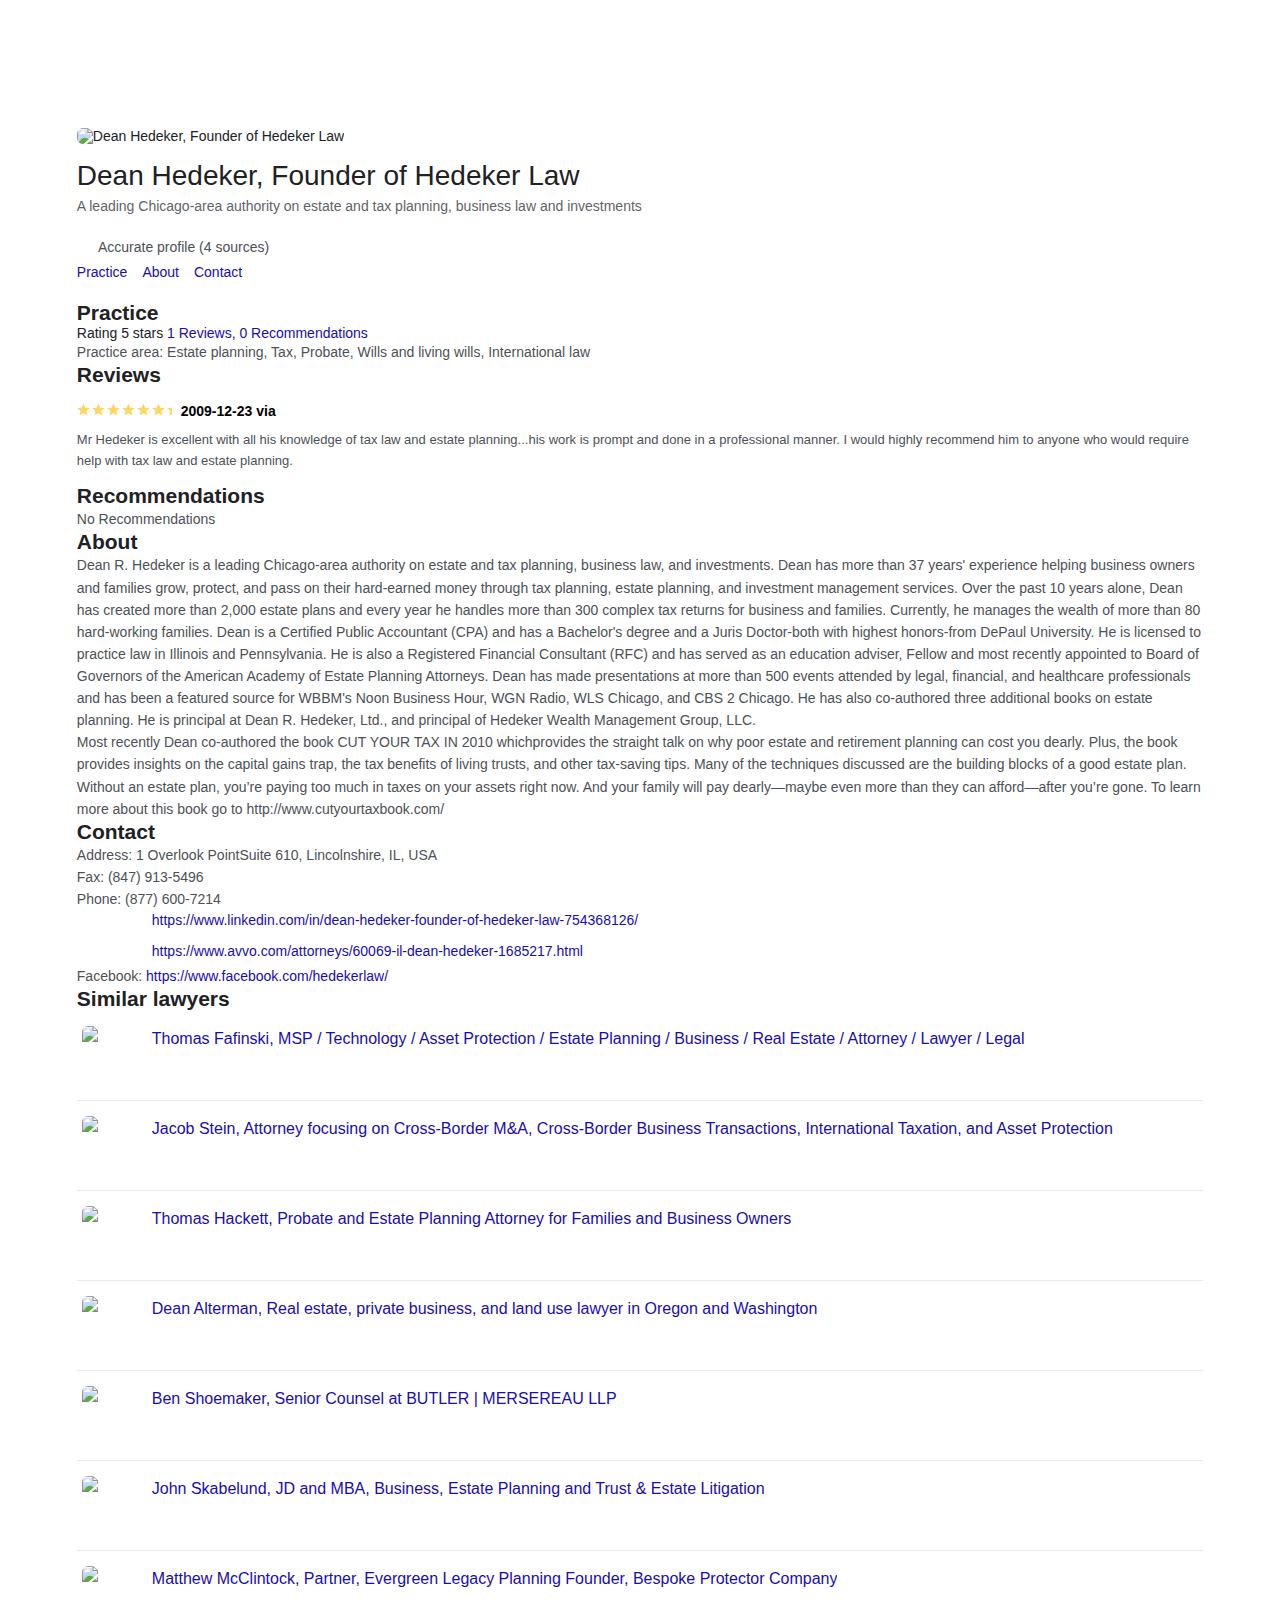
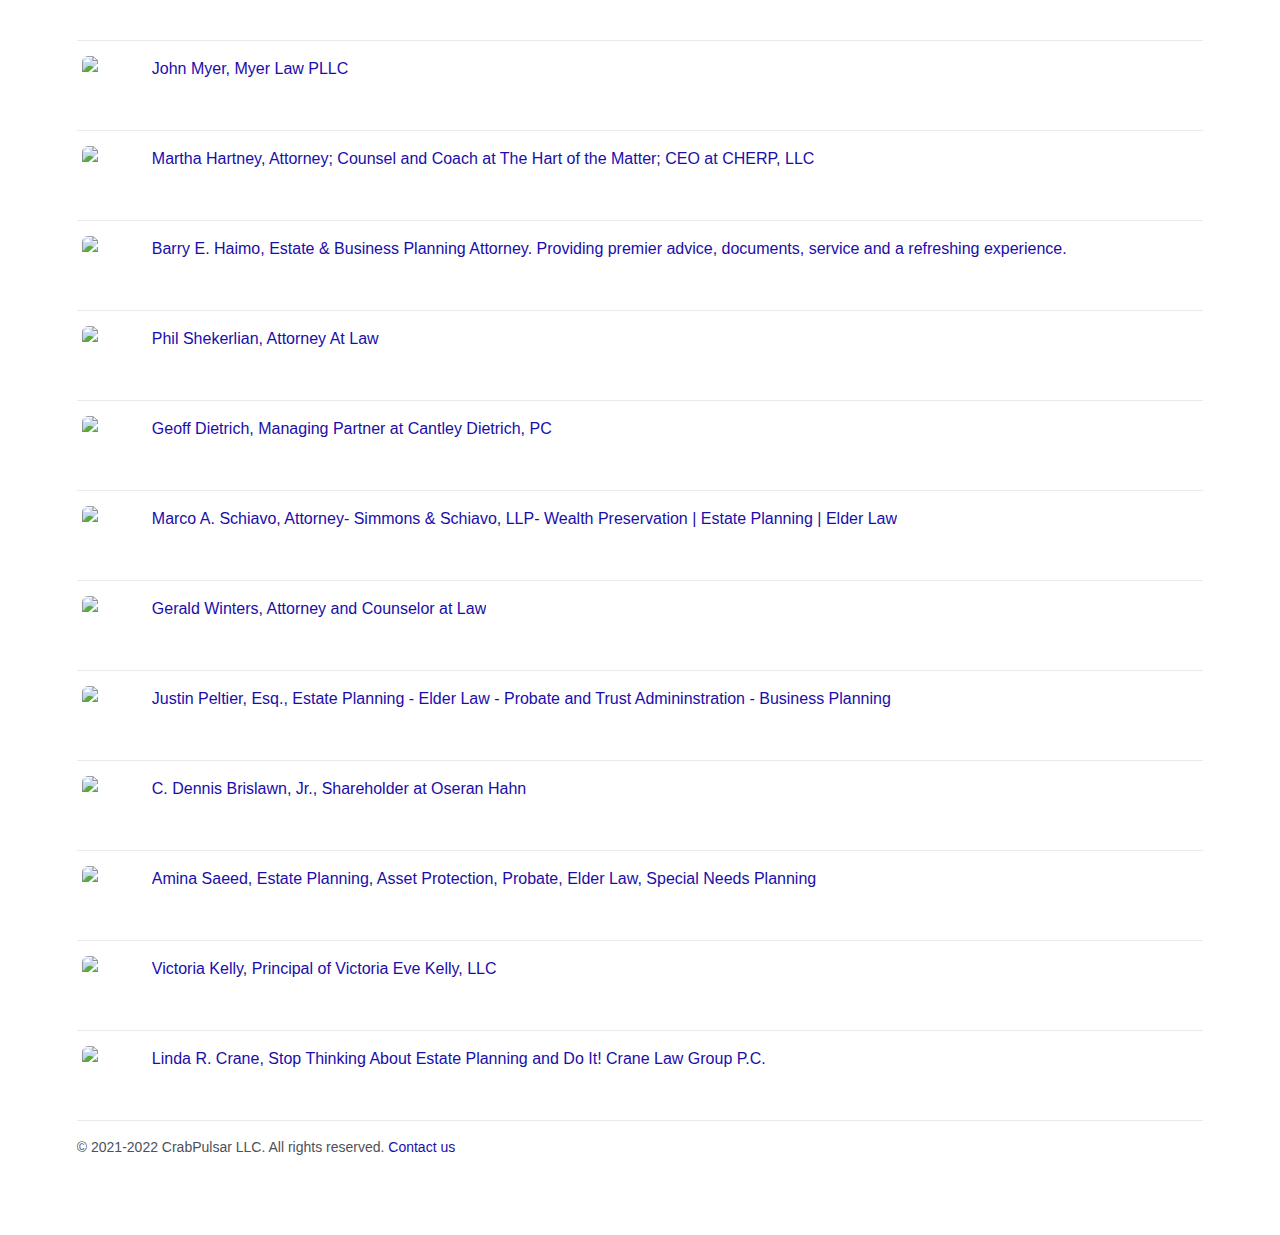
==== index2.html @ 0f5693c8 "update" ====
<!DOCTYPE html>
<html lang="en">

<head>

    <!-- Google Tag Manager -->
    <script>(function (w, d, s, l, i) {
            w[l] = w[l] || []; w[l].push({
                'gtm.start':
                    new Date().getTime(), event: 'gtm.js'
            }); var f = d.getElementsByTagName(s)[0],
                j = d.createElement(s), dl = l != 'dataLayer' ? '&l=' + l : ''; j.async = true; j.src =
                    'https://www.googletagmanager.com/gtm.js?id=' + i + dl; f.parentNode.insertBefore(j, f);
        })(window, document, 'script', 'dataLayer', 'GTM-M9JPGZJ');</script>
    <!-- End Google Tag Manager -->

    <meta charset="UTF-8" />
    <meta name="ROBOTS" content="INDEX,FOLLOW">
    <meta name="viewport" content="width=device-width, initial-scale=1.0" />
    <meta name="description"
        content="Real reviews and direct contact for Dean Hedeker, Founder of Hedeker Law, A leading Chicago-area authority on estate and tax planning, business law and investments " />
    <title>Dean Hedeker, Founder of Hedeker Law Reviews & Contacts, A leading Chicago-area authority on estate and tax
        planning, business law and investments</title>
    <link rel="stylesheet" href="style.css">
    <script src="index.js"></script>
</head>

<body>

    <!-- Google Tag Manager (noscript) -->
    <noscript><iframe src="https://www.googletagmanager.com/ns.html?id=GTM-M9JPGZJ" height="0" width="0"
            style="display:none;visibility:hidden"></iframe></noscript>
    <!-- End Google Tag Manager (noscript) -->


    <div className="c profile attorney" itemscope itemtype="https://schema.org/LegalService">

        <img src="/cdn/img/112x149/lawyer_dean_hedeker_1685217_1522955323.jpg"
            alt="Dean Hedeker, Founder of Hedeker Law""
        />
        
        <h1>Dean Hedeker, Founder of Hedeker Law</h1>
        <strong>A leading Chicago-area authority on estate and tax planning, business law and investments</strong>
        <p><span role=" img" aria-label="Good">✅</span> Accurate profile (4 sources)</p>

        <ul class="c menu">
            <li><a href="#Practice">Practice</a></li>
            <li><a href="#About">About</a></li>
            <li><a href="#Contact">Contact</a></li>
        </ul>

        <div class="c practice" id="Practice">

            <h2>Practice</h2>

            Rating 5 stars <a href="#Reviews">1 Reviews</a>, <a href="#Recommendations">0 Recommendations</a>

            <p>Practice area: Estate planning, Tax, Probate, Wills and living wills, International law</p>
        </div>

        <div class="c reviews" id="Reviews">

            <h2>Reviews</h2>

            <ul>

                <li>
                    <span role="img" aria-label="5 stars">⭐⭐⭐⭐⭐</span>
                    <time>2009-12-23</time> via <a href="#Contact">AVVO</a>
                    <p>Mr Hedeker is excellent with all his knowledge of tax law and estate planning...his work is
                        prompt and done in a professional manner. I would highly recommend him to anyone who would
                        require help with tax law and estate planning.</p>
                </li>

            </ul>

        </div>

        <div class="c recommendations" id="Recommendations">

            <h2>Recommendations</h2>

            <ul>
                <p>No Recommendations</p>
            </ul>

        </div>

        <div class="c about" id="About">

            <h2>About</h2>

            <p>Dean R. Hedeker is a leading Chicago-area authority on estate and tax planning, business law, and
                investments. Dean has more than 37 years' experience helping business owners and families grow, protect,
                and pass on their hard-earned money through tax planning, estate planning, and investment management
                services. Over the past 10 years alone, Dean has created more than 2,000 estate plans and every year he
                handles more than 300 complex tax returns for business and families. Currently, he manages the wealth of
                more than 80 hard-working families. Dean is a Certified Public Accountant (CPA) and has a Bachelor's
                degree and a Juris Doctor-both with highest honors-from DePaul University. He is licensed to practice
                law in Illinois and Pennsylvania. He is also a Registered Financial Consultant (RFC) and has served as
                an education adviser, Fellow and most recently appointed to Board of Governors of the American Academy
                of Estate Planning Attorneys. Dean has made presentations at more than 500 events attended by legal,
                financial, and healthcare professionals and has been a featured source for WBBM's Noon Business Hour,
                WGN Radio, WLS Chicago, and CBS 2 Chicago. He has also co-authored three additional books on estate
                planning. He is principal at Dean R. Hedeker, Ltd., and principal of Hedeker Wealth Management Group,
                LLC.<br />Most recently Dean co-authored the book CUT YOUR TAX IN 2010 whichprovides the straight talk
                on why poor estate and retirement planning can cost you dearly. Plus, the book provides insights on the
                capital gains trap, the tax benefits of living trusts, and other tax-saving tips. Many of the techniques
                discussed are the building blocks of a good estate plan. Without an estate plan, you’re paying too much
                in taxes on your assets right now. And your family will pay dearly—maybe even more than they can
                afford—after you’re gone. To learn more about this book go to http://www.cutyourtaxbook.com/</p>

        </div>

        <div class="c contact" id="Contact">

            <h2>Contact</h2>

            <p class="contact" name="Address">Address: 1 Overlook PointSuite 610, Lincolnshire, IL, USA</p>
            <p class="contact" name="Fax">Fax: (847) 913-5496</p>
            <p class="contact" name="Phone">Phone: (877) 600-7214</p>
            <p class="logo linkedin">LinkedIn: <a
                    href=https://www.linkedin.com/in/dean-hedeker-founder-of-hedeker-law-754368126 />https://www.linkedin.com/in/dean-hedeker-founder-of-hedeker-law-754368126/</a>
            </p>
            <p class="logo avvo">Avvo: <a
                    href=https://www.avvo.com/attorneys/60069-il-dean-hedeker-1685217.html>https://www.avvo.com/attorneys/60069-il-dean-hedeker-1685217.html</a>
            </p>
            <p class="logo fb">Facebook: <a
                    href=https://www.facebook.com/hedekerlaw />https://www.facebook.com/hedekerlaw/</a></p>
        </div>

        <div class="c related">
            <h2>Similar lawyers</h2>
            <div class="profile">
                <p><img src=/cdn/img/112x149/lawyer_thomas_fafinski_1649662_1522960250_thumbnail.jpg /><br /><a
                        href="https://www.wikipropedia.com/law/thomas-fafinski-lawyer-1103.html">Thomas Fafinski, MSP /
                        Technology / Asset Protection / Estate Planning / Business / Real Estate / Attorney / Lawyer /
                        Legal</a><br />Thomas M. Fafinski is co-founder of Virtus Law PLLC, a 7 attorney firm in
                    Minnesota which simulates ...</p>
            </div>
            <div class="profile">
                <p><img src=/cdn/img/112x149/lawyer_jacob_stein_370944_1522963769_thumbnail.jpg /><br /><a
                        href="https://www.wikipropedia.com/law/jacob-stein-lawyer-5632.html">Jacob Stein, Attorney
                        focusing on Cross-Border M&A, Cross-Border Business Transactions, International Taxation, and
                        Asset Protection</a><br />Jacob Stein, Esq. is the managing partner of Aliant, LLP. He
                    specializes in structuring internationa...</p>
            </div>
            <div class="profile">
                <p><img src=/cdn/img/112x149/lawyer_thomas_hackett_3793180_1522962431_thumbnail.jpg /><br /><a
                        href="https://www.wikipropedia.com/law/thomas-hackett-lawyer-2399.html">Thomas Hackett, Probate
                        and Estate Planning Attorney for Families and Business Owners</a><br />I love to strategize.
                    Whether it is strategizing and redeeming frequent flyer miles for my next adve...</p>
            </div>
            <div class="profile">
                <p><img src=/cdn/img/112x149/lawyer_dean_alterman_1489274_1522964229_thumbnail.jpg /><br /><a
                        href="https://www.wikipropedia.com/law/dean-alterman-lawyer-934.html">Dean Alterman, Real
                        estate, private business, and land use lawyer in Oregon and Washington</a><br />In nearly 30
                    years of law practice, Dean Alterman has advised private businesses and real estate inv...</p>
            </div>
            <div class="profile">
                <p><img src=/cdn/img/112x149/lawyer_benjamin_shoemaker_4558645_1548083469_thumbnail.jpg /><br /><a
                        href="https://www.wikipropedia.com/law/ben-shoemaker-lawyer-3471.html">Ben Shoemaker, Senior
                        Counsel at BUTLER | MERSEREAU LLP</a><br />At the Law Offices of Benjamin F. Shoemaker, LLC our
                    belief is that successful people need to focus ...</p>
            </div>
            <div class="profile">
                <p><img src=/cdn/img/112x149/lawyer_william_skabelund_4141370_1522962454_thumbnail.jpg /><br /><a
                        href="https://www.wikipropedia.com/law/john-skabelund-jd-and-mba-lawyer-2909.html">John
                        Skabelund, JD and MBA, Business, Estate Planning and Trust & Estate Litigation</a><br />Mr.
                    Skabelund is a Partner at Davis Miles McGuire Gardner. However, he is not a typical lawyer. As...
                </p>
            </div>
            <div class="profile">
                <p><img src=/cdn/img/112x149/lawyer_matthew_mcclintock_4692036_1522963601_thumbnail.jpg /><br /><a
                        href="https://www.wikipropedia.com/law/matthew-mcclintock-lawyer-4231.html">Matthew McClintock,
                        Partner, Evergreen Legacy Planning
                        Founder, Bespoke Protector Company</a><br />I help people embrace, protect, and strategically
                    share their family legacy with the people and caus...</p>
            </div>
            <div class="profile">
                <p><img src=/cdn/img/112x149/lawyer_john_myer_935770_1522962577_thumbnail.jpg /><br /><a
                        href="https://www.wikipropedia.com/law/john-myer-lawyer-89.html">John Myer, Myer Law
                        PLLC</a><br />John A. Myer represents start-up companies from formation, through angel financing
                    to merger or acqu...</p>
            </div>
            <div class="profile">
                <p><img src=/cdn/img/112x149/lawyer_martha_hartney_1951835_1522964183_thumbnail.jpg /><br /><a
                        href="https://www.wikipropedia.com/law/martha-hartney-lawyer-2285.html">Martha Hartney,
                        Attorney; Counsel and Coach at The Hart of the Matter; CEO at CHERP, LLC</a><br />Hartney Law is
                    an estate planning practice helping Colorado adventurous and entrepreneurial families...</p>
            </div>
            <div class="profile">
                <p><img src=/cdn/img/112x149/lawyer_barry_haimo_1799382_1522961491_thumbnail.jpg /><br /><a
                        href="https://www.wikipropedia.com/law/barry-e-haimo-lawyer-1453.html">Barry E. Haimo, Estate &
                        Business Planning Attorney. Providing premier advice, documents, service and a refreshing
                        experience.</a><br />Strategic Planning With Purpose, Haimo Law (HaimoLaw.com) has two
                    priorities: to always provide its ...</p>
            </div>
            <div class="profile">
                <p><img src=/cdn/img/112x149/lawyer_phillip_shekerlian_4218634_1522964222_thumbnail.jpg /><br /><a
                        href="https://www.wikipropedia.com/law/phil-shekerlian-lawyer-2965.html">Phil Shekerlian,
                        Attorney At Law</a><br />My Areas of Law<br />Our firm practices Estate & Tax Planning, Business
                    Formation & Planning, Asset P...</p>
            </div>
            <div class="profile">
                <p><img src=/cdn/img/112x149/lawyer_geoffrey_dietrich_1902075_1522963401_thumbnail.jpg /><br /><a
                        href="https://www.wikipropedia.com/law/geoff-dietrich-lawyer-1713.html">Geoff Dietrich, Managing
                        Partner at Cantley Dietrich, PC</a><br />My focus is on growing strong businesses. Small
                    businesses are the
                    backbone of our economy and too ...</p>
            </div>
            <div class="profile">
                <p><img src=/cdn/img/112x149/lawyer_marco_schiavo_1371424_1522962481_thumbnail.jpg /><br /><a
                        href="https://www.wikipropedia.com/law/marco-a-schiavo-lawyer-628.html">Marco A. Schiavo,
                        Attorney- Simmons & Schiavo, LLP- Wealth Preservation | Estate Planning | Elder Law</a><br />“I
                    believe that 95% of my job is listening. My objective is to address all of your concerns and acc...
                </p>
            </div>
            <div class="profile">
                <p><img src=/cdn/img/112x149/lawyer_gerald_winters_4633783_1522960274_thumbnail.jpg /><br /><a
                        href="https://www.wikipropedia.com/law/gerald-winters-lawyer-3888.html">Gerald Winters, Attorney
                        and Counselor at Law</a><br />Gerald Winters graduated from Valparaiso University School of Law,
                    Valparaiso, Indiana in December 2...</p>
            </div>
            <div class="profile">
                <p><img src=/cdn/img/112x149/lawyer_justin_peltier_2292860_1522957781_thumbnail.jpg /><br /><a
                        href="https://www.wikipropedia.com/law/justin-peltier-esq--lawyer-2037.html">Justin Peltier,
                        Esq., Estate Planning - Elder Law - Probate and Trust Admininstration - Business
                        Planning</a><br />Justin is the manager and owner of the law practice and practices exclusively
                    in the estate planning...</p>
            </div>
            <div class="profile">
                <p><img src=/cdn/img/112x149/lawyer_c_brislawn_1490108_1534361019_thumbnail.jpg /><br /><a
                        href="https://www.wikipropedia.com/law/c-dennis-brislawn-jr--lawyer-945.html">C. Dennis
                        Brislawn, Jr., Shareholder at Oseran Hahn</a><br />Our practice is an interdisciplinary,
                    counseling-oriented practice offering a full range of estate, ...</p>
            </div>
            <div class="profile">
                <p><img src=/cdn/img/112x149/lawyer_amina_saeed_1072179_1540548494_thumbnail.jpg /><br /><a
                        href="https://www.wikipropedia.com/law/amina-saeed-lawyer-248.html">Amina Saeed, Estate
                        Planning, Asset Protection, Probate, Elder Law, Special Needs Planning</a><br />My clients trust
                    me with the two most valuable aspects of their lives: everyone they love and everyt...</p>
            </div>
            <div class="profile">
                <p><img src=/cdn/img/112x149/lawyer_victoria_kelly_718656_1543091881_thumbnail.jpg /><br /><a
                        href="https://www.wikipropedia.com/law/victoria-kelly-lawyer-6106.html">Victoria Kelly,
                        Principal of Victoria Eve Kelly, LLC</a><br />I used to think estate planning was just about
                    assets, and who gets what.<br />I was wrong. Since the...</p>
            </div>
            <div class="profile">
                <p><img src=/cdn/img/112x149/lawyer_linda_crane_1118956_1522963629_thumbnail.jpg /><br /><a
                        href="https://www.wikipropedia.com/law/linda-r-crane-lawyer-277.html">Linda R. Crane, Stop
                        Thinking About Estate Planning and Do It! Crane Law Group P.C.</a><br /></p>
            </div>
        </div>

        <p>© 2021-2022 CrabPulsar LLC. All rights reserved. <a href="https://forms.gle/kJXNiBUGzUnzoC7c9">Contact us</a>
        </p>

</body>

</html>
---- style.css ----
@import url("http://fonts.cdnfonts.com/css/google-sans");

* {
  margin: 0;
  padding: 0;
  box-sizing: border-box;
  list-style-type: none;
}

body {
  background: #fff;
  font-family: Arial, Helvetica, sans-serif;
  padding: 6vw;
  padding-top: min(3vw, 45px);
  font-size: 14px;
  color: #202124;
}

body::before {
  content: " ";
  display: block;
  top: 0;
  height: max(min(4vw, 51px), 40px);
  margin-bottom: min(3vw, 45px);
  background-image: url("https://heyt0pe.github.io/LandVigo/assets/images/wikipropedia/wiki-logo.png");
  background-repeat: no-repeat;
  background-size: contain;
  background-position: 0% 50%;
}

h1 {
  font-size: 28px;
  font-weight: 400;
  margin-top: 10px;
  line-height: 1.58;
  font-family: "Product Sans", Arial, Helvetica, sans-serif;
}

strong {
  color: #5f6368;
  font-family: Arial, Helvetica, sans-serif;
  font-weight: 400;
  display: block;
  margin-bottom: 20px;
}

p span:first-child {
  font-size: 0;
}

p span:first-child:after {
  content: " ";
  display: inline-block;
  position: relative;
  top: 3.5px;
  width: 18px;
  height: 18px;
  background-image: url("https://heyt0pe.github.io/LandVigo/assets/images/wikipropedia/verified.png");
  background-repeat: no-repeat;
  background-size: contain;
}

img {
  border-radius: 6px;
}

a {
  color: #1a0dab;
  text-decoration: none;
  font-family: Arial, Helvetica, sans-serif;
}

a:hover {
  text-decoration: underline;
}

p {
  line-height: 1.58;
  font-family: Arial, Helvetica, sans-serif;
  color: #4d5156;
}

ul.menu {
  margin-top: 5px;
  margin-bottom: 20px;
  display: flex;
  gap: 15px;
}

ul.menu li a {
  line-height: 18px;
}

div:first-child div h2 {
  margin-top: 30px;
  margin-bottom: 5px;
  font-size: 22px;
  font-family: Arial, Helvetica, sans-serif;
  font-weight: 400;
  width: max-content;
}

div:first-child div h2:after {
  content: "";
  display: inline-block;
  position: relative;
  top: 3px;
  left: 7px;
  width: 22px;
  height: 22px;
  background-size: 22px 22px;
  background-repeat: no-repeat;
}

div:first-child div.practice h2:after {
  background-image: url("https://heyt0pe.github.io/LandVigo/assets/images/wikipropedia/practice.png");
}

div:first-child div.reviews h2:after {
  background-size: 20px 20px;
  width: 20px;
  height: 20px;
  top: 2px;
  background-image: url("https://heyt0pe.github.io/LandVigo/assets/images/wikipropedia/reviews.png");
}

div:first-child div.recommendations h2:after {
  background-image: url("https://heyt0pe.github.io/LandVigo/assets/images/wikipropedia/recommendations.png");
}

div:first-child div.about h2:after {
  background-size: 19px 19px;
  width: 19px;
  height: 19px;
  top: 2px;
  background-image: url("https://heyt0pe.github.io/LandVigo/assets/images/wikipropedia/user.png");
}

div:first-child div.contact h2:after {
  background-size: 18px 18px;
  width: 18px;
  height: 18px;
  top: 2px;
  background-image: url("https://heyt0pe.github.io/LandVigo/assets/images/wikipropedia/contact.png");
}

div:first-child div.related h2:after {
  background-image: url("https://heyt0pe.github.io/LandVigo/assets/images/wikipropedia/similar-lawyers.png");
  background-size: 24px 24px;
  width: 24px;
  height: 24px;
}

div.reviews li {
  margin-top: 15px;
  border-bottom: 1px solid #eaeaea;
  padding-bottom: 13px;
  font-weight: 600;
  color: #000;
}

div.reviews li a[href="#Contact"] {
  font-size: 0;
}

div.reviews li a[href="#Contact"]::before {
  content: "";
  display: inline-block;
  width: 50px;
  height: 12px;
  background-size: contain;
  background-repeat: no-repeat;
  background-image: url("https://heyt0pe.github.io/LandVigo/assets/images/wikipropedia/avvo.png");
}

div.reviews li:last-child {
  border-bottom: none;
}

div.reviews li span {
  font-size: 15px;
  letter-spacing: normal;
  margin-right: 5px;
  color: transparent;
  background-image: url("data:image/svg+xml,<svg xmlns='http://www.w3.org/2000/svg' viewBox='0 0 23.44 19'><polygon fill='%23fdd663' points='10,15.27 16.18,19 14.54,11.97 20,7.24 12.81,6.63 10,0 7.19,6.63 0,7.24 5.46,11.97 3.82,19'/></svg>");
  background-repeat: repeat-x;
  background-size: 15px 15px;
  position: relative;
}

div.reviews li p {
  font-size: 13px;
  font-weight: 400;
  margin-top: 10px;
}

div.related div.profile {
  margin: 15px 0;
  padding: 0 5px;
  padding-bottom: 7px;
  border-bottom: 1px solid #eaeaea;
  display: flex;
}

div.related div.profile p {
  display: flex;
  gap: 10px;
  font-size: 0;
}

div.related div.profile p img {
  min-width: 50px;
  max-width: 50px;
  min-height: 67px;
  max-height: 67px;
}

div.related div.profile p a {
  font-size: 16px;
  overflow: hidden;
  text-overflow: ellipsis;
  display: -webkit-box;
  -webkit-line-clamp: 3;
  line-clamp: 3;
  -webkit-box-orient: vertical;
}

iframe.map-frame {
  margin: 20px 0;
  border: none;
  display: block;
}

p.linkedin {
  margin-bottom: 7px;
}

p.linkedin,
p.avvo {
  font-size: 0;
}

p.linkedin a,
p.avvo a {
  font-size: 14px;
  position: relative;
  top: -3px;
}

p.linkedin::before {
  content: "";
  display: inline-block;
  width: 75px;
  height: 18px;
  background-size: contain;
  background-repeat: no-repeat;
  background-image: url("https://heyt0pe.github.io/LandVigo/assets/images/wikipropedia/linkedin.png");
}

p.avvo::before {
  content: "";
  display: inline-block;
  width: 75px;
  height: 18px;
  background-size: contain;
  background-repeat: no-repeat;
  background-image: url("https://heyt0pe.github.io/LandVigo/assets/images/wikipropedia/avvo.png");
}

div:first-child {
  width: calc(88vw - 465px);
  padding-right: 4vw;
}

p.footer{
  min-width: 100%;
  background-color: #808080;
  padding: 20px 15px;
  color: #fff;
}

p.footer a{
  text-decoration: underline;
  color: #fff;
}

body::after {
  content: "";
  position: fixed;
  top: 12vh;
  right: 2vw;
  width: 365px;
  height: 75vh;
  background-image: url("https://heyt0pe.github.io/LandVigo/assets/images/wikipropedia/chat-large.png");
  background-repeat: no-repeat;
  background-position: 0% 50%;
  background-size: 100% 100%;
}

@media (max-width: 980px) {
  div:first-child {
    width: 88vw;
    padding-right: 0;
  }

  body::after {
    content: "";
    top: unset;
    bottom: -4vh;
    width: min(95vw, 370px);
    height: 200px;
    background-size: contain;
    background-image: url("https://heyt0pe.github.io/LandVigo/assets/images/wikipropedia/chat-mobile.png");
  }
}
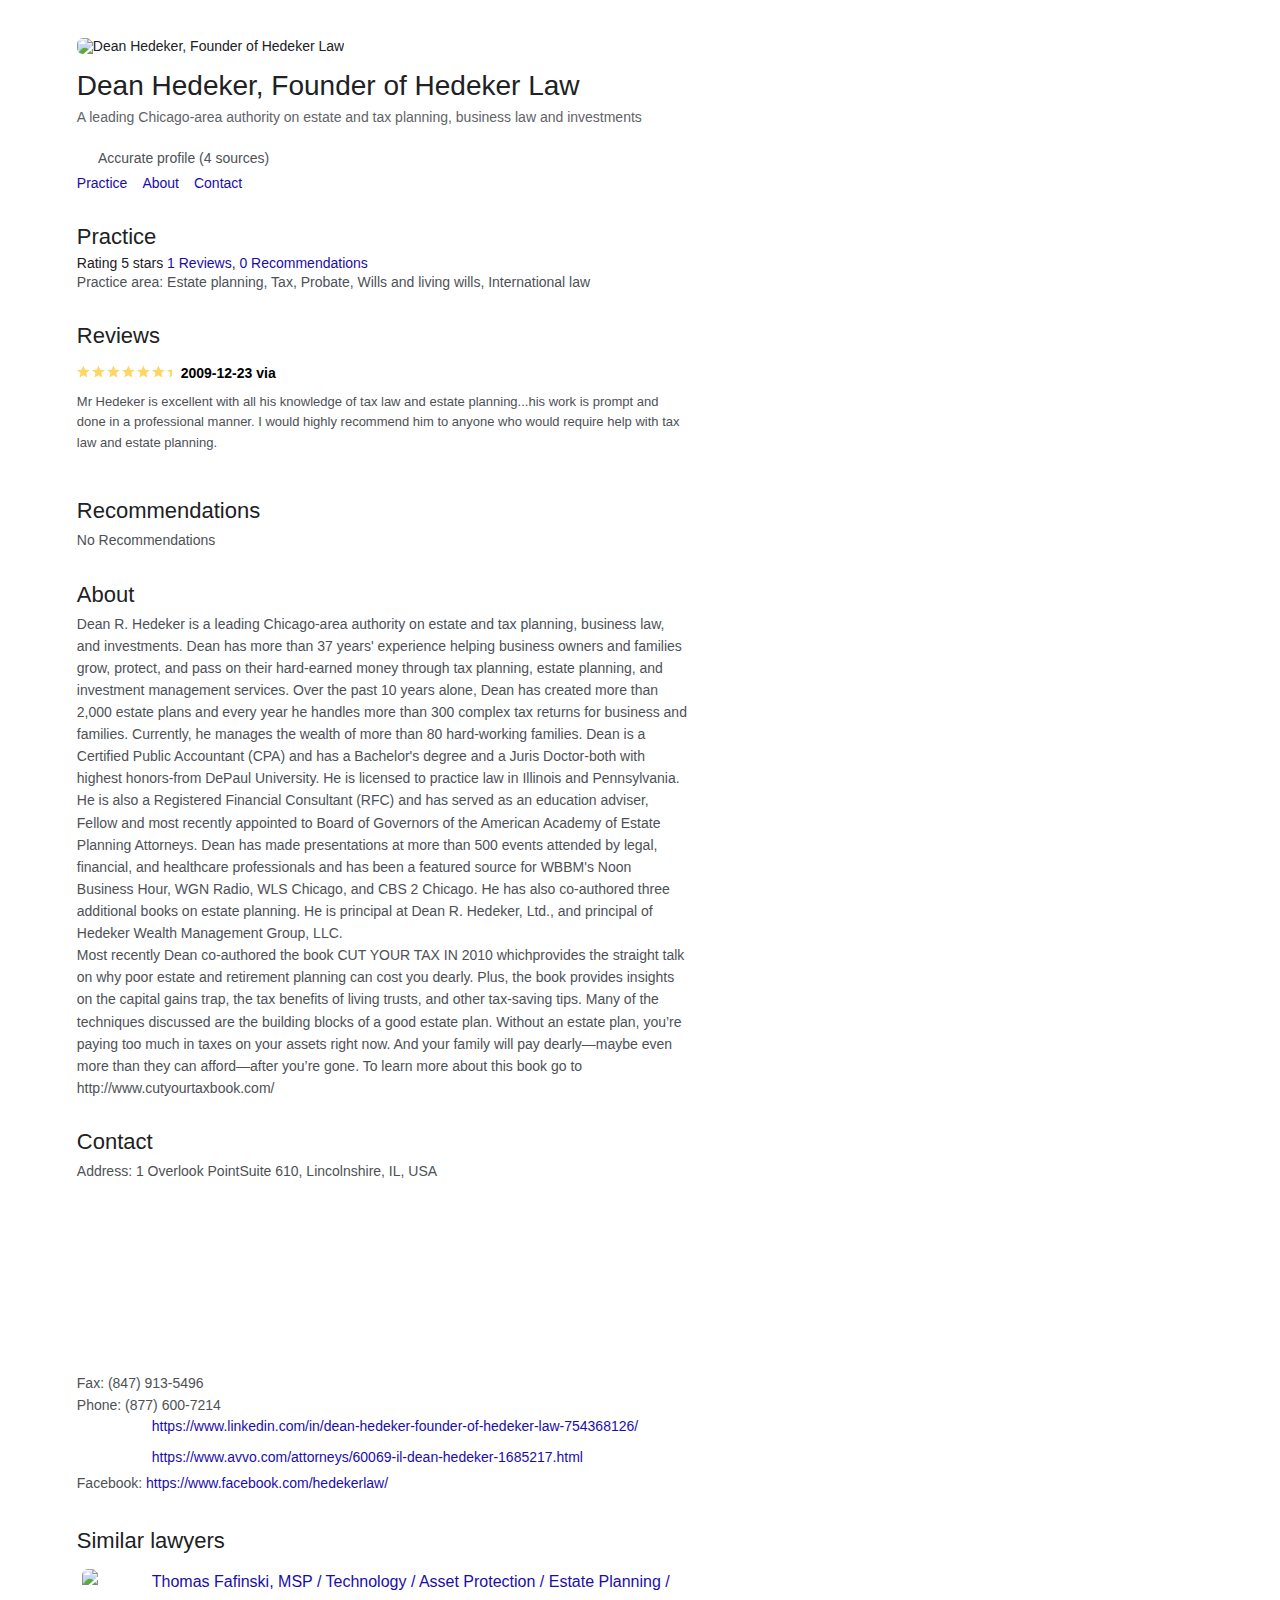
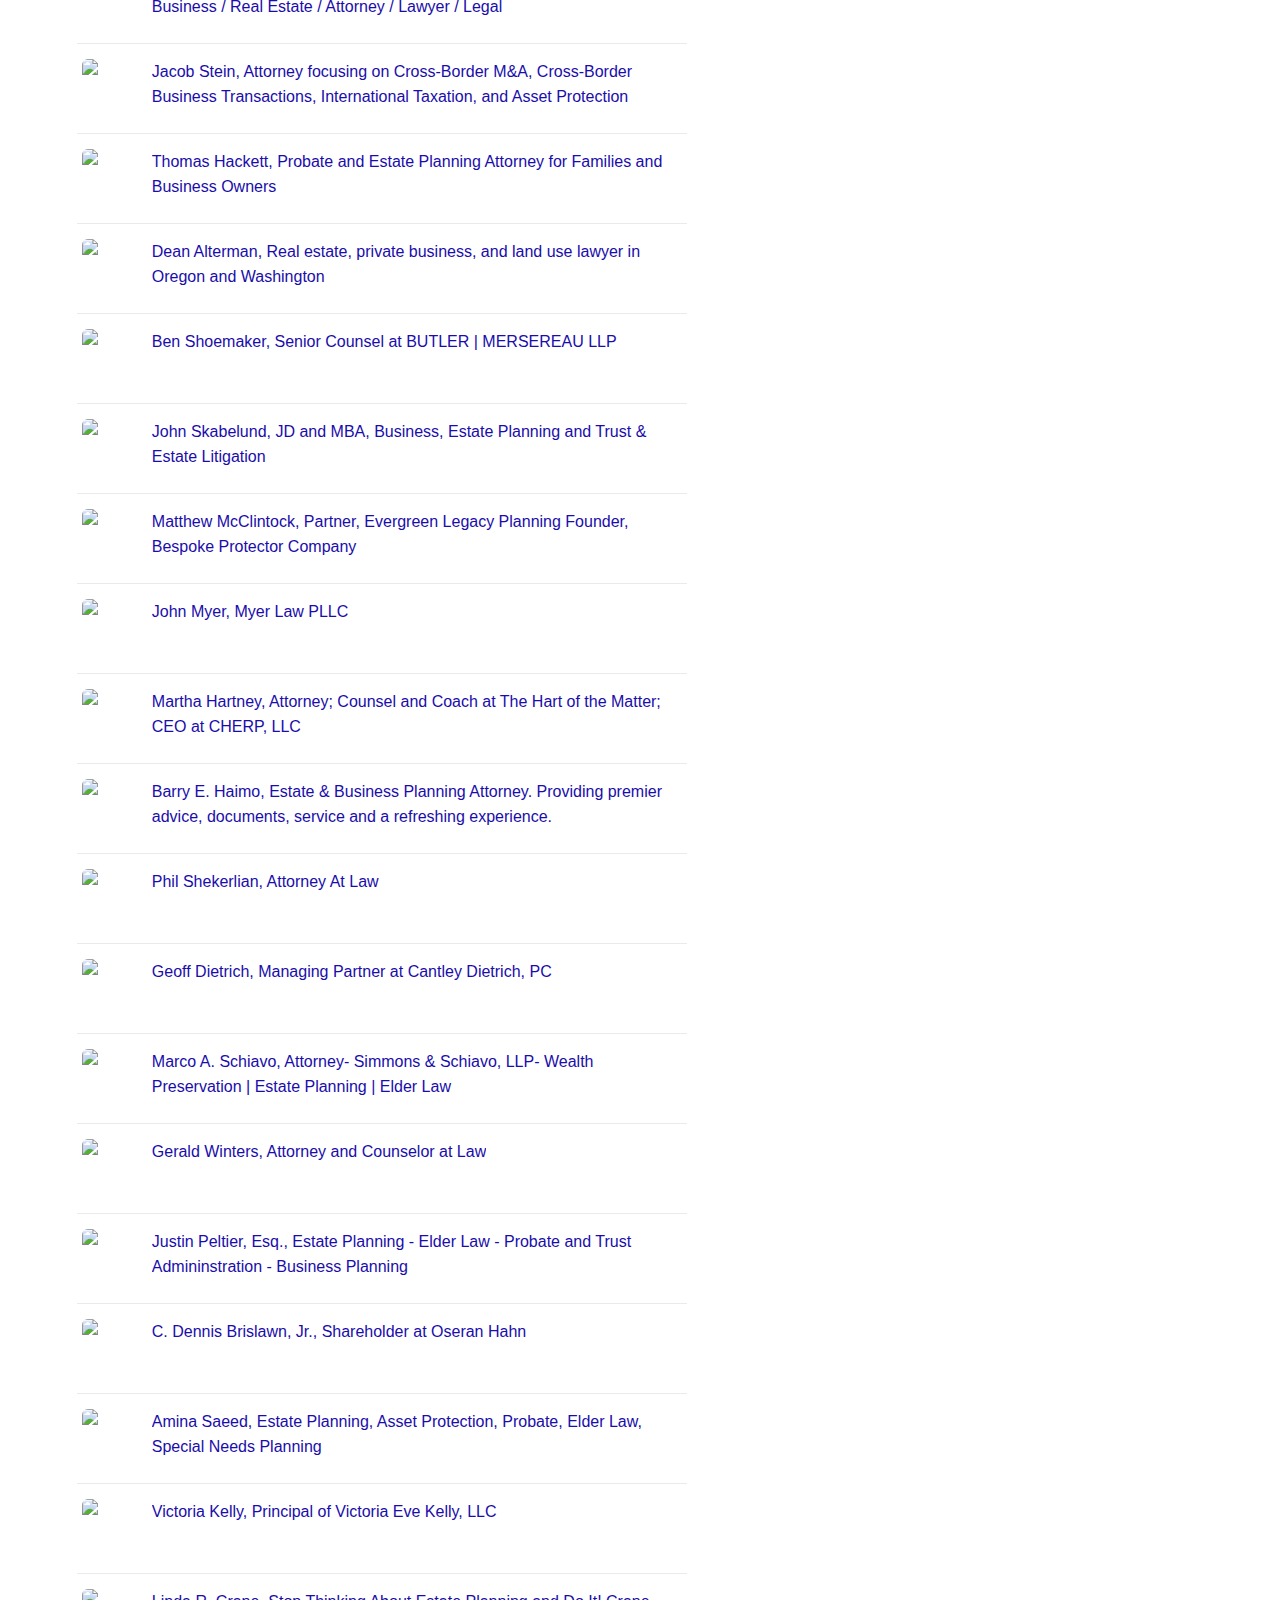
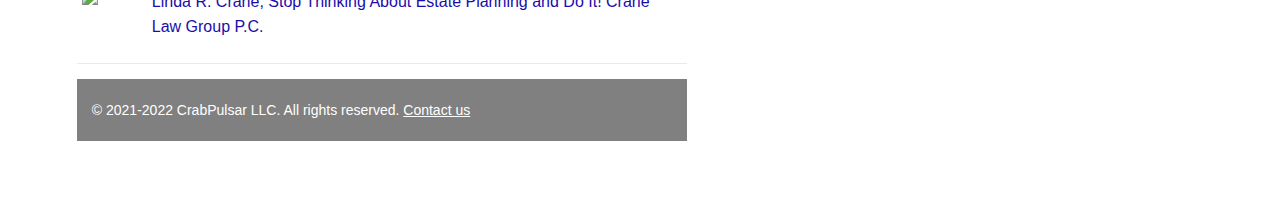
==== commit 01d9b48a: "update" ====
--- a/index2.html
+++ b/index2.html
@@ -22,7 +22,6 @@
     <title>Dean Hedeker, Founder of Hedeker Law Reviews & Contacts, A leading Chicago-area authority on estate and tax
         planning, business law and investments</title>
     <link rel="stylesheet" href="style.css">
-    <script src="index.js"></script>
 </head>
 
 <body>
@@ -35,7 +34,7 @@
 
     <div className="c profile attorney" itemscope itemtype="https://schema.org/LegalService">
 
-        <img src="/cdn/img/112x149/lawyer_dean_hedeker_1685217_1522955323.jpg"
+        <img src="https://www.wikipropedia.com/cdn/img/112x149/lawyer_dean_hedeker_1685217_1522955323.jpg"
             alt="Dean Hedeker, Founder of Hedeker Law""
         />
         
@@ -132,123 +131,123 @@
         <div class="c related">
             <h2>Similar lawyers</h2>
             <div class="profile">
-                <p><img src=/cdn/img/112x149/lawyer_thomas_fafinski_1649662_1522960250_thumbnail.jpg /><br /><a
+                <p><img src=https://www.wikipropedia.com/cdn/img/112x149/lawyer_thomas_fafinski_1649662_1522960250_thumbnail.jpg /><br /><a
                         href="https://www.wikipropedia.com/law/thomas-fafinski-lawyer-1103.html">Thomas Fafinski, MSP /
                         Technology / Asset Protection / Estate Planning / Business / Real Estate / Attorney / Lawyer /
                         Legal</a><br />Thomas M. Fafinski is co-founder of Virtus Law PLLC, a 7 attorney firm in
                     Minnesota which simulates ...</p>
             </div>
             <div class="profile">
-                <p><img src=/cdn/img/112x149/lawyer_jacob_stein_370944_1522963769_thumbnail.jpg /><br /><a
+                <p><img src=https://www.wikipropedia.com/cdn/img/112x149/lawyer_jacob_stein_370944_1522963769_thumbnail.jpg /><br /><a
                         href="https://www.wikipropedia.com/law/jacob-stein-lawyer-5632.html">Jacob Stein, Attorney
                         focusing on Cross-Border M&A, Cross-Border Business Transactions, International Taxation, and
                         Asset Protection</a><br />Jacob Stein, Esq. is the managing partner of Aliant, LLP. He
                     specializes in structuring internationa...</p>
             </div>
             <div class="profile">
-                <p><img src=/cdn/img/112x149/lawyer_thomas_hackett_3793180_1522962431_thumbnail.jpg /><br /><a
+                <p><img src=https://www.wikipropedia.com/cdn/img/112x149/lawyer_thomas_hackett_3793180_1522962431_thumbnail.jpg /><br /><a
                         href="https://www.wikipropedia.com/law/thomas-hackett-lawyer-2399.html">Thomas Hackett, Probate
                         and Estate Planning Attorney for Families and Business Owners</a><br />I love to strategize.
                     Whether it is strategizing and redeeming frequent flyer miles for my next adve...</p>
             </div>
             <div class="profile">
-                <p><img src=/cdn/img/112x149/lawyer_dean_alterman_1489274_1522964229_thumbnail.jpg /><br /><a
+                <p><img src=https://www.wikipropedia.com/cdn/img/112x149/lawyer_dean_alterman_1489274_1522964229_thumbnail.jpg /><br /><a
                         href="https://www.wikipropedia.com/law/dean-alterman-lawyer-934.html">Dean Alterman, Real
                         estate, private business, and land use lawyer in Oregon and Washington</a><br />In nearly 30
                     years of law practice, Dean Alterman has advised private businesses and real estate inv...</p>
             </div>
             <div class="profile">
-                <p><img src=/cdn/img/112x149/lawyer_benjamin_shoemaker_4558645_1548083469_thumbnail.jpg /><br /><a
+                <p><img src=https://www.wikipropedia.com/cdn/img/112x149/lawyer_benjamin_shoemaker_4558645_1548083469_thumbnail.jpg /><br /><a
                         href="https://www.wikipropedia.com/law/ben-shoemaker-lawyer-3471.html">Ben Shoemaker, Senior
                         Counsel at BUTLER | MERSEREAU LLP</a><br />At the Law Offices of Benjamin F. Shoemaker, LLC our
                     belief is that successful people need to focus ...</p>
             </div>
             <div class="profile">
-                <p><img src=/cdn/img/112x149/lawyer_william_skabelund_4141370_1522962454_thumbnail.jpg /><br /><a
+                <p><img src=https://www.wikipropedia.com/cdn/img/112x149/lawyer_william_skabelund_4141370_1522962454_thumbnail.jpg /><br /><a
                         href="https://www.wikipropedia.com/law/john-skabelund-jd-and-mba-lawyer-2909.html">John
                         Skabelund, JD and MBA, Business, Estate Planning and Trust & Estate Litigation</a><br />Mr.
                     Skabelund is a Partner at Davis Miles McGuire Gardner. However, he is not a typical lawyer. As...
                 </p>
             </div>
             <div class="profile">
-                <p><img src=/cdn/img/112x149/lawyer_matthew_mcclintock_4692036_1522963601_thumbnail.jpg /><br /><a
+                <p><img src=https://www.wikipropedia.com/cdn/img/112x149/lawyer_matthew_mcclintock_4692036_1522963601_thumbnail.jpg /><br /><a
                         href="https://www.wikipropedia.com/law/matthew-mcclintock-lawyer-4231.html">Matthew McClintock,
                         Partner, Evergreen Legacy Planning
                         Founder, Bespoke Protector Company</a><br />I help people embrace, protect, and strategically
                     share their family legacy with the people and caus...</p>
             </div>
             <div class="profile">
-                <p><img src=/cdn/img/112x149/lawyer_john_myer_935770_1522962577_thumbnail.jpg /><br /><a
+                <p><img src=https://www.wikipropedia.com/cdn/img/112x149/lawyer_john_myer_935770_1522962577_thumbnail.jpg /><br /><a
                         href="https://www.wikipropedia.com/law/john-myer-lawyer-89.html">John Myer, Myer Law
                         PLLC</a><br />John A. Myer represents start-up companies from formation, through angel financing
                     to merger or acqu...</p>
             </div>
             <div class="profile">
-                <p><img src=/cdn/img/112x149/lawyer_martha_hartney_1951835_1522964183_thumbnail.jpg /><br /><a
+                <p><img src=https://www.wikipropedia.com/cdn/img/112x149/lawyer_martha_hartney_1951835_1522964183_thumbnail.jpg /><br /><a
                         href="https://www.wikipropedia.com/law/martha-hartney-lawyer-2285.html">Martha Hartney,
                         Attorney; Counsel and Coach at The Hart of the Matter; CEO at CHERP, LLC</a><br />Hartney Law is
                     an estate planning practice helping Colorado adventurous and entrepreneurial families...</p>
             </div>
             <div class="profile">
-                <p><img src=/cdn/img/112x149/lawyer_barry_haimo_1799382_1522961491_thumbnail.jpg /><br /><a
+                <p><img src=https://www.wikipropedia.com/cdn/img/112x149/lawyer_barry_haimo_1799382_1522961491_thumbnail.jpg /><br /><a
                         href="https://www.wikipropedia.com/law/barry-e-haimo-lawyer-1453.html">Barry E. Haimo, Estate &
                         Business Planning Attorney. Providing premier advice, documents, service and a refreshing
                         experience.</a><br />Strategic Planning With Purpose, Haimo Law (HaimoLaw.com) has two
                     priorities: to always provide its ...</p>
             </div>
             <div class="profile">
-                <p><img src=/cdn/img/112x149/lawyer_phillip_shekerlian_4218634_1522964222_thumbnail.jpg /><br /><a
+                <p><img src=https://www.wikipropedia.com/cdn/img/112x149/lawyer_phillip_shekerlian_4218634_1522964222_thumbnail.jpg /><br /><a
                         href="https://www.wikipropedia.com/law/phil-shekerlian-lawyer-2965.html">Phil Shekerlian,
                         Attorney At Law</a><br />My Areas of Law<br />Our firm practices Estate & Tax Planning, Business
                     Formation & Planning, Asset P...</p>
             </div>
             <div class="profile">
-                <p><img src=/cdn/img/112x149/lawyer_geoffrey_dietrich_1902075_1522963401_thumbnail.jpg /><br /><a
+                <p><img src=https://www.wikipropedia.com/cdn/img/112x149/lawyer_geoffrey_dietrich_1902075_1522963401_thumbnail.jpg /><br /><a
                         href="https://www.wikipropedia.com/law/geoff-dietrich-lawyer-1713.html">Geoff Dietrich, Managing
                         Partner at Cantley Dietrich, PC</a><br />My focus is on growing strong businesses. Small
                     businesses are the
                     backbone of our economy and too ...</p>
             </div>
             <div class="profile">
-                <p><img src=/cdn/img/112x149/lawyer_marco_schiavo_1371424_1522962481_thumbnail.jpg /><br /><a
+                <p><img src=https://www.wikipropedia.com/cdn/img/112x149/lawyer_marco_schiavo_1371424_1522962481_thumbnail.jpg /><br /><a
                         href="https://www.wikipropedia.com/law/marco-a-schiavo-lawyer-628.html">Marco A. Schiavo,
                         Attorney- Simmons & Schiavo, LLP- Wealth Preservation | Estate Planning | Elder Law</a><br />“I
                     believe that 95% of my job is listening. My objective is to address all of your concerns and acc...
                 </p>
             </div>
             <div class="profile">
-                <p><img src=/cdn/img/112x149/lawyer_gerald_winters_4633783_1522960274_thumbnail.jpg /><br /><a
+                <p><img src=https://www.wikipropedia.com/cdn/img/112x149/lawyer_gerald_winters_4633783_1522960274_thumbnail.jpg /><br /><a
                         href="https://www.wikipropedia.com/law/gerald-winters-lawyer-3888.html">Gerald Winters, Attorney
                         and Counselor at Law</a><br />Gerald Winters graduated from Valparaiso University School of Law,
                     Valparaiso, Indiana in December 2...</p>
             </div>
             <div class="profile">
-                <p><img src=/cdn/img/112x149/lawyer_justin_peltier_2292860_1522957781_thumbnail.jpg /><br /><a
+                <p><img src=https://www.wikipropedia.com/cdn/img/112x149/lawyer_justin_peltier_2292860_1522957781_thumbnail.jpg /><br /><a
                         href="https://www.wikipropedia.com/law/justin-peltier-esq--lawyer-2037.html">Justin Peltier,
                         Esq., Estate Planning - Elder Law - Probate and Trust Admininstration - Business
                         Planning</a><br />Justin is the manager and owner of the law practice and practices exclusively
                     in the estate planning...</p>
             </div>
             <div class="profile">
-                <p><img src=/cdn/img/112x149/lawyer_c_brislawn_1490108_1534361019_thumbnail.jpg /><br /><a
+                <p><img src=https://www.wikipropedia.com/cdn/img/112x149/lawyer_c_brislawn_1490108_1534361019_thumbnail.jpg /><br /><a
                         href="https://www.wikipropedia.com/law/c-dennis-brislawn-jr--lawyer-945.html">C. Dennis
                         Brislawn, Jr., Shareholder at Oseran Hahn</a><br />Our practice is an interdisciplinary,
                     counseling-oriented practice offering a full range of estate, ...</p>
             </div>
             <div class="profile">
-                <p><img src=/cdn/img/112x149/lawyer_amina_saeed_1072179_1540548494_thumbnail.jpg /><br /><a
+                <p><img src=https://www.wikipropedia.com/cdn/img/112x149/lawyer_amina_saeed_1072179_1540548494_thumbnail.jpg /><br /><a
                         href="https://www.wikipropedia.com/law/amina-saeed-lawyer-248.html">Amina Saeed, Estate
                         Planning, Asset Protection, Probate, Elder Law, Special Needs Planning</a><br />My clients trust
                     me with the two most valuable aspects of their lives: everyone they love and everyt...</p>
             </div>
             <div class="profile">
-                <p><img src=/cdn/img/112x149/lawyer_victoria_kelly_718656_1543091881_thumbnail.jpg /><br /><a
+                <p><img src=https://www.wikipropedia.com/cdn/img/112x149/lawyer_victoria_kelly_718656_1543091881_thumbnail.jpg /><br /><a
                         href="https://www.wikipropedia.com/law/victoria-kelly-lawyer-6106.html">Victoria Kelly,
                         Principal of Victoria Eve Kelly, LLC</a><br />I used to think estate planning was just about
                     assets, and who gets what.<br />I was wrong. Since the...</p>
             </div>
             <div class="profile">
-                <p><img src=/cdn/img/112x149/lawyer_linda_crane_1118956_1522963629_thumbnail.jpg /><br /><a
+                <p><img src=https://www.wikipropedia.com/cdn/img/112x149/lawyer_linda_crane_1118956_1522963629_thumbnail.jpg /><br /><a
                         href="https://www.wikipropedia.com/law/linda-r-crane-lawyer-277.html">Linda R. Crane, Stop
                         Thinking About Estate Planning and Do It! Crane Law Group P.C.</a><br /></p>
             </div>
@@ -257,6 +256,7 @@
         <p>© 2021-2022 CrabPulsar LLC. All rights reserved. <a href="https://forms.gle/kJXNiBUGzUnzoC7c9">Contact us</a>
         </p>
 
+        <script src="index.js"></script>
 </body>
 
 </html>--- a/style.css
+++ b/style.css
@@ -14,18 +14,6 @@
   padding-top: min(3vw, 45px);
   font-size: 14px;
   color: #202124;
-}
-
-body::before {
-  content: " ";
-  display: block;
-  top: 0;
-  height: max(min(4vw, 51px), 40px);
-  margin-bottom: min(3vw, 45px);
-  background-image: url("https://heyt0pe.github.io/LandVigo/assets/images/wikipropedia/wiki-logo.png");
-  background-repeat: no-repeat;
-  background-size: contain;
-  background-position: 0% 50%;
 }
 
 h1 {
@@ -91,7 +79,7 @@
   line-height: 18px;
 }
 
-div:first-child div h2 {
+body > div:nth-child(2) div h2 {
   margin-top: 30px;
   margin-bottom: 5px;
   font-size: 22px;
@@ -100,7 +88,7 @@
   width: max-content;
 }
 
-div:first-child div h2:after {
+body > div:nth-child(2) div h2:after {
   content: "";
   display: inline-block;
   position: relative;
@@ -112,11 +100,11 @@
   background-repeat: no-repeat;
 }
 
-div:first-child div.practice h2:after {
+body > div:nth-child(2) div.practice h2:after {
   background-image: url("https://heyt0pe.github.io/LandVigo/assets/images/wikipropedia/practice.png");
 }
 
-div:first-child div.reviews h2:after {
+body > div:nth-child(2) div.reviews h2:after {
   background-size: 20px 20px;
   width: 20px;
   height: 20px;
@@ -124,11 +112,11 @@
   background-image: url("https://heyt0pe.github.io/LandVigo/assets/images/wikipropedia/reviews.png");
 }
 
-div:first-child div.recommendations h2:after {
+body > div:nth-child(2) div.recommendations h2:after {
   background-image: url("https://heyt0pe.github.io/LandVigo/assets/images/wikipropedia/recommendations.png");
 }
 
-div:first-child div.about h2:after {
+body > div:nth-child(2) div.about h2:after {
   background-size: 19px 19px;
   width: 19px;
   height: 19px;
@@ -136,7 +124,7 @@
   background-image: url("https://heyt0pe.github.io/LandVigo/assets/images/wikipropedia/user.png");
 }
 
-div:first-child div.contact h2:after {
+body > div:nth-child(2) div.contact h2:after {
   background-size: 18px 18px;
   width: 18px;
   height: 18px;
@@ -144,7 +132,7 @@
   background-image: url("https://heyt0pe.github.io/LandVigo/assets/images/wikipropedia/contact.png");
 }
 
-div:first-child div.related h2:after {
+body > div:nth-child(2) div.related h2:after {
   background-image: url("https://heyt0pe.github.io/LandVigo/assets/images/wikipropedia/similar-lawyers.png");
   background-size: 24px 24px;
   width: 24px;
@@ -267,7 +255,7 @@
   background-image: url("https://heyt0pe.github.io/LandVigo/assets/images/wikipropedia/avvo.png");
 }
 
-div:first-child {
+body > div:nth-child(2) {
   width: calc(88vw - 465px);
   padding-right: 4vw;
 }
@@ -298,7 +286,7 @@
 }
 
 @media (max-width: 980px) {
-  div:first-child {
+  body > div:nth-child(2) {
     width: 88vw;
     padding-right: 0;
   }
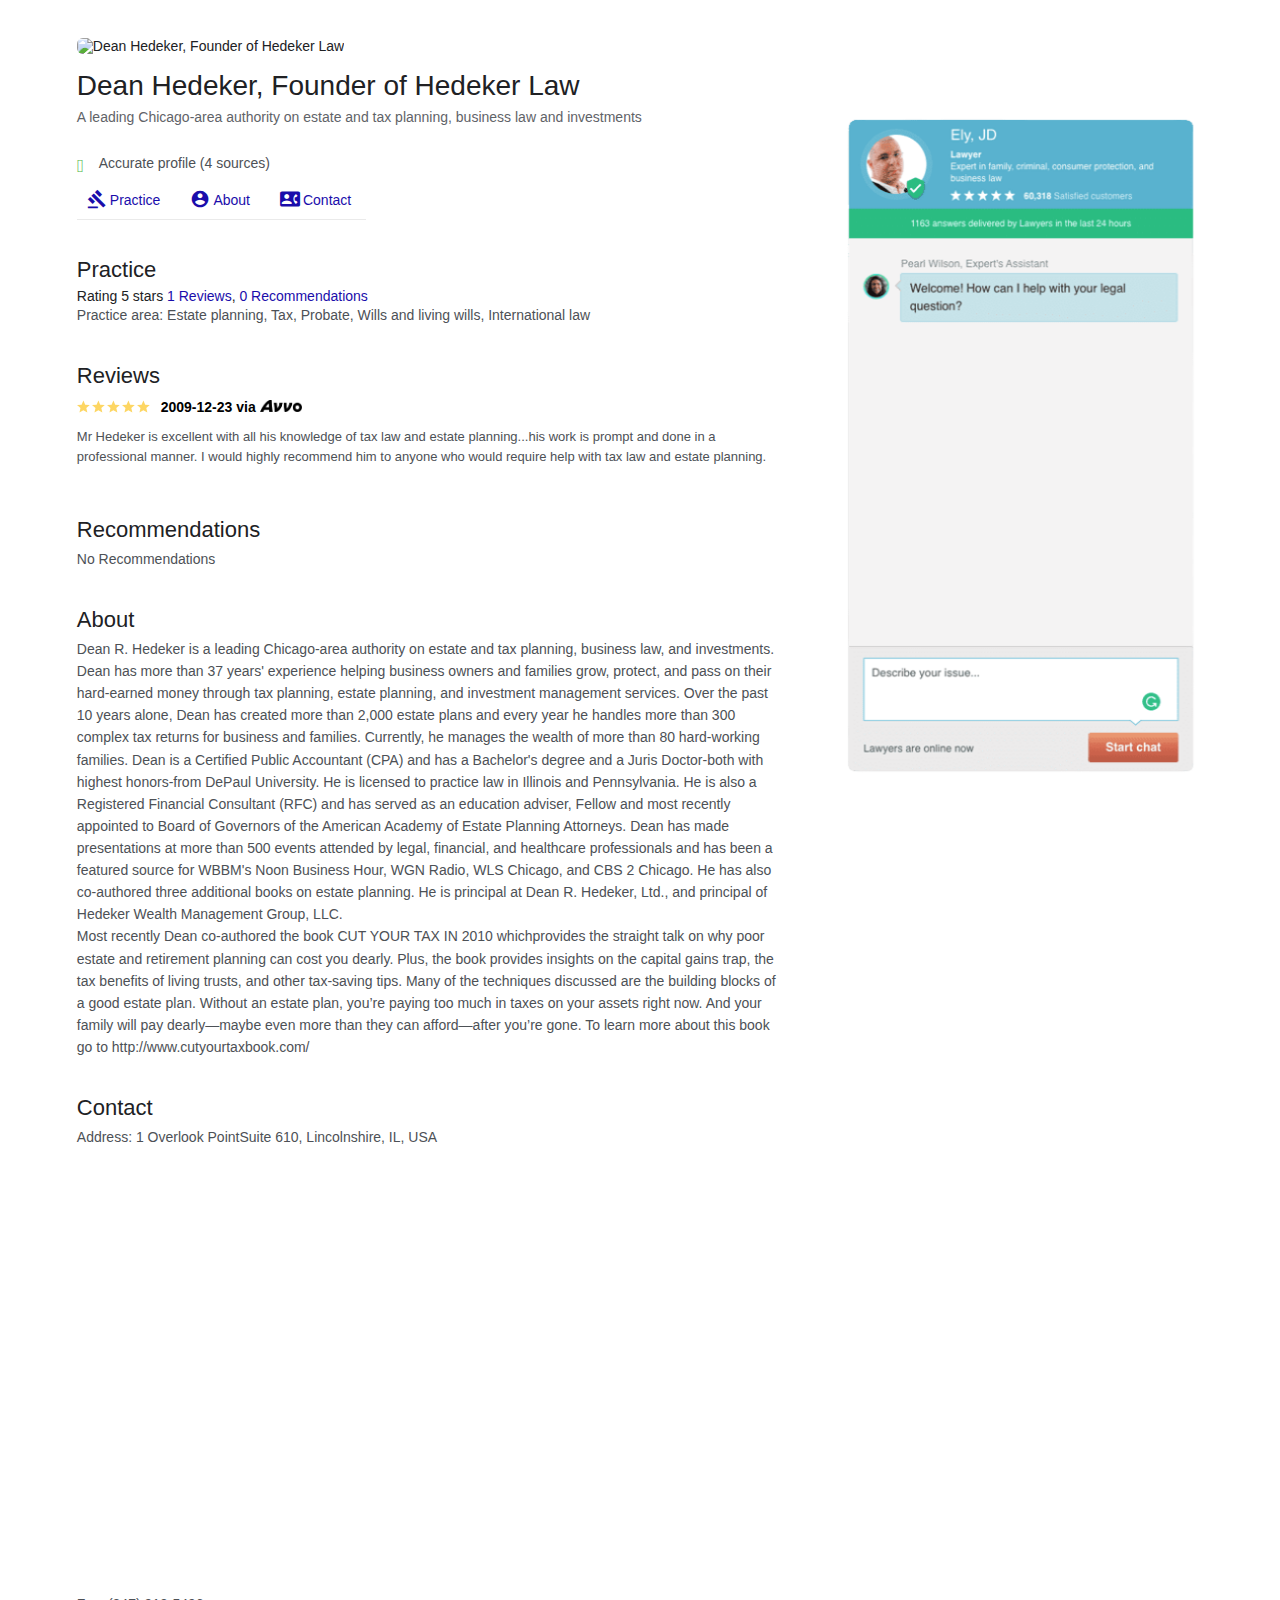
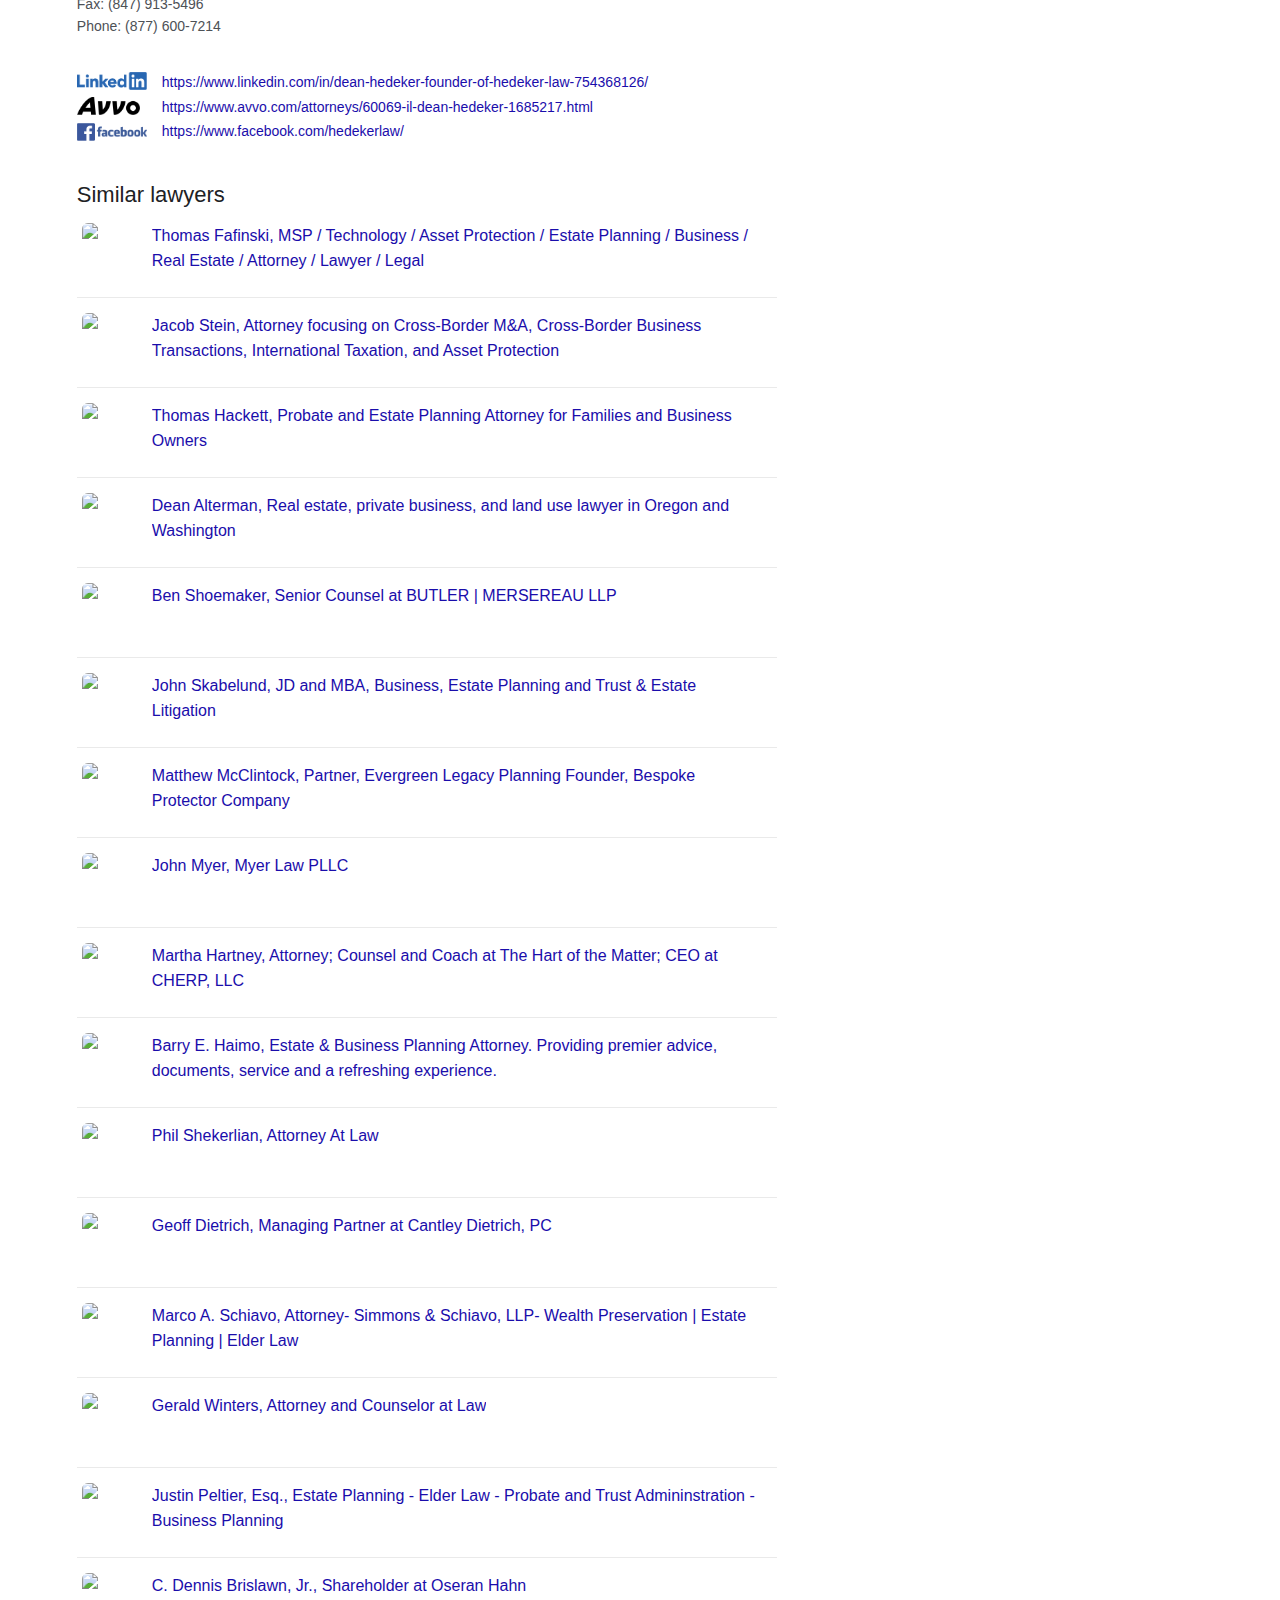
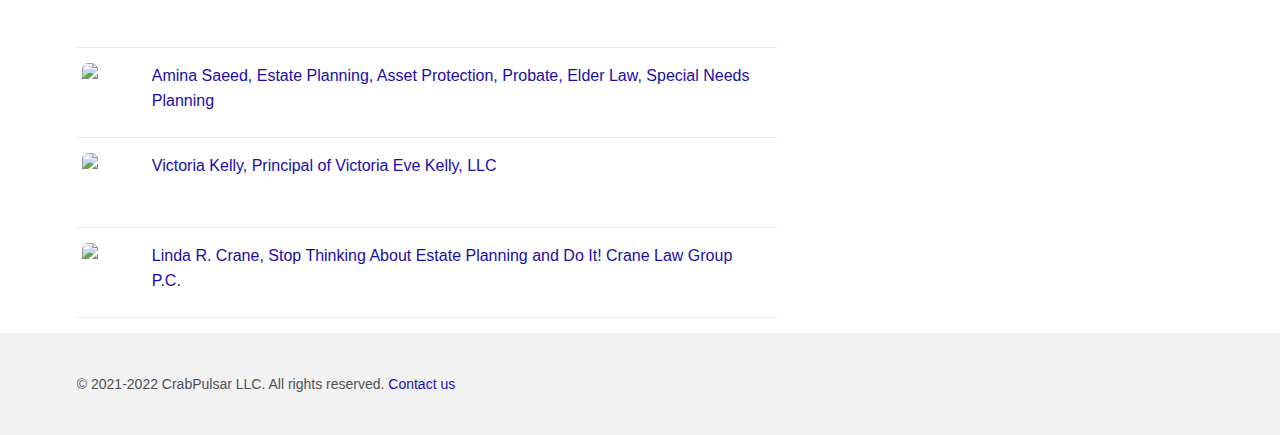
==== commit 44e7a698: "update" ====
--- a/index2.html
+++ b/index2.html
@@ -21,7 +21,7 @@
         content="Real reviews and direct contact for Dean Hedeker, Founder of Hedeker Law, A leading Chicago-area authority on estate and tax planning, business law and investments " />
     <title>Dean Hedeker, Founder of Hedeker Law Reviews & Contacts, A leading Chicago-area authority on estate and tax
         planning, business law and investments</title>
-    <link rel="stylesheet" href="style.css">
+    <link rel="stylesheet" href="cdn/css/profile.css">
 </head>
 
 <body>
@@ -256,7 +256,7 @@
         <p>© 2021-2022 CrabPulsar LLC. All rights reserved. <a href="https://forms.gle/kJXNiBUGzUnzoC7c9">Contact us</a>
         </p>
 
-        <script src="index.js"></script>
+        <script src="cdn/js/profile.js"></script>
 </body>
 
 </html>--- a/cdn/css/profile.css
+++ b/cdn/css/profile.css
@@ -0,0 +1,412 @@
+@import url("http://fonts.cdnfonts.com/css/google-sans");
+@import url("https://fonts.googleapis.com/icon?family=Material+Icons");
+
+* {
+  margin: 0;
+  padding: 0;
+  box-sizing: border-box;
+  list-style-type: none;
+}
+
+body {
+  background: #fff;
+  font-family: Arial, Helvetica, sans-serif;
+  padding: 6vw;
+  padding-bottom: 0;
+  padding-top: min(3vw, 45px);
+  font-size: 14px;
+  color: #202124;
+  overflow-x: hidden;
+}
+
+h1 {
+  font-size: 28px;
+  font-weight: 400;
+  margin-top: 10px;
+  line-height: 1.58;
+  font-family: "Product Sans", Arial, Helvetica, sans-serif;
+}
+
+strong {
+  color: #5f6368;
+  font-family: Arial, Helvetica, sans-serif;
+  font-weight: 400;
+  display: block;
+  margin-bottom: 20px;
+}
+
+p span:first-child {
+  font-size: 0;
+}
+
+p span:first-child:after {
+  content: "\ef76";
+  font-size: 18px;
+  font-family: "Material Icons";
+  color: #4bb543;
+  position: relative;
+  top: 4px;
+}
+
+img {
+  border-radius: 6px;
+}
+
+a {
+  color: #1a0dab;
+  text-decoration: none;
+  font-family: Arial, Helvetica, sans-serif;
+}
+
+a:hover {
+  text-decoration: underline;
+}
+
+p {
+  line-height: 1.58;
+  font-family: Arial, Helvetica, sans-serif;
+  color: #4d5156;
+}
+
+ul.menu {
+  margin-top: 15px;
+  margin-bottom: 20px;
+  display: flex;
+  gap: 15px;
+  padding-bottom: 6px;
+  border-bottom: 1px solid #eaeaea;
+  width: fit-content;
+  font-size: 14px;
+}
+
+ul.menu li {
+  cursor: pointer;
+}
+
+ul.menu li a {
+  font-size: 14px;
+  line-height: 18px;
+  text-decoration: none;
+  position: relative;
+  top: -4px;
+  margin-left: 3px;
+  margin-right: 15px;
+}
+
+ul.menu li:nth-child(1)::before {
+  content: "\e90e";
+  font-size: 20px;
+  font-family: "Material Icons";
+  color: #1a0dab;
+  margin-left: 10px;
+}
+
+ul.menu li:nth-child(2)::before {
+  content: "\e853";
+  font-size: 20px;
+  font-family: "Material Icons";
+  color: #1a0dab;
+}
+
+ul.menu li:nth-child(3)::before {
+  content: "\e0cf";
+  font-size: 20px;
+  font-family: "Material Icons";
+  color: #1a0dab;
+}
+
+body > div:nth-child(2) div h2 {
+  margin-top: 35px;
+  margin-bottom: 5px;
+  font-size: 22px;
+  font-family: Arial, Helvetica, sans-serif;
+  font-weight: 400;
+  width: max-content;
+}
+
+body > div:nth-child(2) div h2:after {
+  content: "";
+  display: inline-block;
+  position: relative;
+  top: 3px;
+  left: 7px;
+  width: 22px;
+  height: 22px;
+  background-size: 22px 22px;
+  background-repeat: no-repeat;
+}
+
+div.reviews li,
+div.recommendations li {
+  margin-top: 10px;
+  border-bottom: 1px solid #eaeaea;
+  padding-bottom: 12px;
+  font-weight: 600;
+  color: #000;
+}
+
+div.reviews li a[href="#Contact"] {
+  font-size: 0;
+}
+
+div.reviews li a[href="#Contact"]::before {
+  content: "";
+  display: inline-block;
+  width: 50px;
+  height: 12px;
+  background-size: contain;
+  background-repeat: no-repeat;
+  background-image: url("../icon/avvo.png");
+}
+
+div.recommendations li a[href="#Contact"] {
+  font-size: 0;
+}
+
+div.recommendations li a[href="#Contact"]::before {
+  content: "";
+  display: inline-block;
+  position: relative;
+  top: 7px;
+  width: 60px;
+  height: 20px;
+  background-size: contain;
+  background-repeat: no-repeat;
+  background-image: url("../icon/linkedin.png");
+}
+
+div.reviews li:last-child,
+div.recommendations li:last-child {
+  border-bottom: none;
+}
+
+div.reviews li span[aria-label="1 star"],
+div.recommendations li span[aria-label="1 star"] {
+  font-size: 0;
+  display: inline-block;
+  margin-right: 5px;
+  height: 15px;
+  width: 15px;
+  background-image: url("data:image/svg+xml,<svg xmlns='http://www.w3.org/2000/svg' viewBox='0 0 23.44 19'><polygon fill='%23fdd663' points='10,15.27 16.18,19 14.54,11.97 20,7.24 12.81,6.63 10,0 7.19,6.63 0,7.24 5.46,11.97 3.82,19'/></svg>");
+  background-repeat: repeat-x;
+  background-size: 15px 15px;
+  position: relative;
+  top: -13px;
+}
+
+div.reviews li span[aria-label="1 stars"],
+div.recommendations li span[aria-label="1 stars"] {
+  font-size: 0;
+  display: inline-block;
+  margin-right: 5px;
+  height: 15px;
+  width: 15px;
+  background-image: url("data:image/svg+xml,<svg xmlns='http://www.w3.org/2000/svg' viewBox='0 0 23.44 19'><polygon fill='%23fdd663' points='10,15.27 16.18,19 14.54,11.97 20,7.24 12.81,6.63 10,0 7.19,6.63 0,7.24 5.46,11.97 3.82,19'/></svg>");
+  background-repeat: repeat-x;
+  background-size: 15px 15px;
+  position: relative;
+  top: -13px;
+}
+
+div.reviews li span[aria-label="2 stars"],
+div.recommendations li span[aria-label="2 stars"] {
+  font-size: 0;
+  display: inline-block;
+  margin-right: 5px;
+  height: 15px;
+  width: 30px;
+  background-image: url("data:image/svg+xml,<svg xmlns='http://www.w3.org/2000/svg' viewBox='0 0 23.44 19'><polygon fill='%23fdd663' points='10,15.27 16.18,19 14.54,11.97 20,7.24 12.81,6.63 10,0 7.19,6.63 0,7.24 5.46,11.97 3.82,19'/></svg>");
+  background-repeat: repeat-x;
+  background-size: 15px 15px;
+  position: relative;
+  top: -13px;
+}
+
+div.reviews li span[aria-label="3 stars"],
+div.recommendations li span[aria-label="3 stars"] {
+  font-size: 0;
+  display: inline-block;
+  margin-right: 5px;
+  height: 15px;
+  width: 45px;
+  background-image: url("data:image/svg+xml,<svg xmlns='http://www.w3.org/2000/svg' viewBox='0 0 23.44 19'><polygon fill='%23fdd663' points='10,15.27 16.18,19 14.54,11.97 20,7.24 12.81,6.63 10,0 7.19,6.63 0,7.24 5.46,11.97 3.82,19'/></svg>");
+  background-repeat: repeat-x;
+  background-size: 15px 15px;
+  position: relative;
+  top: -13px;
+}
+
+div.reviews li span[aria-label="4 stars"],
+div.recommendations li span[aria-label="4 stars"] {
+  font-size: 0;
+  display: inline-block;
+  margin-right: 5px;
+  height: 15px;
+  width: 60px;
+  background-image: url("data:image/svg+xml,<svg xmlns='http://www.w3.org/2000/svg' viewBox='0 0 23.44 19'><polygon fill='%23fdd663' points='10,15.27 16.18,19 14.54,11.97 20,7.24 12.81,6.63 10,0 7.19,6.63 0,7.24 5.46,11.97 3.82,19'/></svg>");
+  background-repeat: repeat-x;
+  background-size: 15px 15px;
+  position: relative;
+  top: -13px;
+}
+
+div.reviews li span[aria-label="5 stars"],
+div.recommendations li span[aria-label="5 stars"] {
+  font-size: 0;
+  display: inline-block;
+  margin-right: 5px;
+  height: 15px;
+  width: 75px;
+  background-image: url("data:image/svg+xml,<svg xmlns='http://www.w3.org/2000/svg' viewBox='0 0 23.44 19'><polygon fill='%23fdd663' points='10,15.27 16.18,19 14.54,11.97 20,7.24 12.81,6.63 10,0 7.19,6.63 0,7.24 5.46,11.97 3.82,19'/></svg>");
+  background-repeat: repeat-x;
+  background-size: 15px 15px;
+  position: relative;
+  top: -13px;
+}
+
+div.reviews li p,
+div.recommendations li p {
+  font-size: 13px;
+  font-weight: 400;
+  margin-top: 0;
+}
+
+div.related div.profile {
+  margin: 15px 0;
+  padding: 0 5px;
+  padding-bottom: 7px;
+  border-bottom: 1px solid #eaeaea;
+  display: flex;
+}
+
+div.related div.profile p {
+  display: flex;
+  gap: 10px;
+  font-size: 0;
+}
+
+div.related div.profile p img {
+  min-width: 50px;
+  max-width: 50px;
+  min-height: 67px;
+  max-height: 67px;
+}
+
+div.related div.profile p a {
+  font-size: 16px;
+  overflow: hidden;
+  text-overflow: ellipsis;
+  display: -webkit-box;
+  -webkit-line-clamp: 3;
+  line-clamp: 3;
+  -webkit-box-orient: vertical;
+}
+
+iframe.map-frame {
+  margin: 10px 0;
+  border: none;
+  width: min(100%, 620px);
+  height: 400px;
+  display: block;
+  margin-bottom: 35px;
+}
+
+p.linkedin,
+p.fb,
+p.avvo {
+  font-size: 0;
+}
+
+p.linkedin a,
+p.fb a,
+p.avvo a {
+  font-size: 14px;
+  position: relative;
+  top: -3px;
+}
+
+p.linkedin {
+  margin-top: 35px;
+}
+
+p.linkedin::before {
+  content: "";
+  display: inline-block;
+  width: 85px;
+  height: 18px;
+  background-size: contain;
+  background-repeat: no-repeat;
+  background-image: url("../icon/linkedin.png");
+}
+
+p.avvo::before {
+  content: "";
+  display: inline-block;
+  width: 85px;
+  height: 18px;
+  background-size: contain;
+  background-repeat: no-repeat;
+  background-image: url("../icon/avvo.png");
+}
+
+p.fb::before {
+  content: "";
+  display: inline-block;
+  width: 85px;
+  height: 18px;
+  position: relative;
+  top: 2px;
+  background-size: contain;
+  background-repeat: no-repeat;
+  background-image: url("../icon/facebook.png");
+}
+
+body > div:nth-child(2) {
+  width: calc(95vw - 465px);
+  padding-right: 4vw;
+}
+
+p.footer {
+  width: 100vw;
+  margin-left: -6vw;
+  background-color: #808080;
+  padding: 40px 6vw;
+  background: #f2f2f2;
+  color: #4d5156;
+  font-weight: 400;
+}
+
+p.footer a {
+  text-decoration: none;
+  font-weight: 400;
+}
+
+body::after {
+  content: "";
+  position: fixed;
+  top: 12vh;
+  right: 6vw;
+  width: 365px;
+  height: 75vh;
+  background-image: url("../icon/chat-large.png");
+  background-repeat: no-repeat;
+  background-position: 0% 50%;
+  background-size: 100% 100%;
+}
+
+@media (max-width: 980px) {
+  body > div:nth-child(2) {
+    width: 88vw;
+    padding-right: 0;
+  }
+
+  body::after {
+    content: "";
+    top: unset;
+    bottom: 1.5vh;
+    width: min(95vw, 370px);
+    height: 200px;
+    background-size: contain;
+    background-image: url("../icon/chat-mobile.png");
+  }
+}
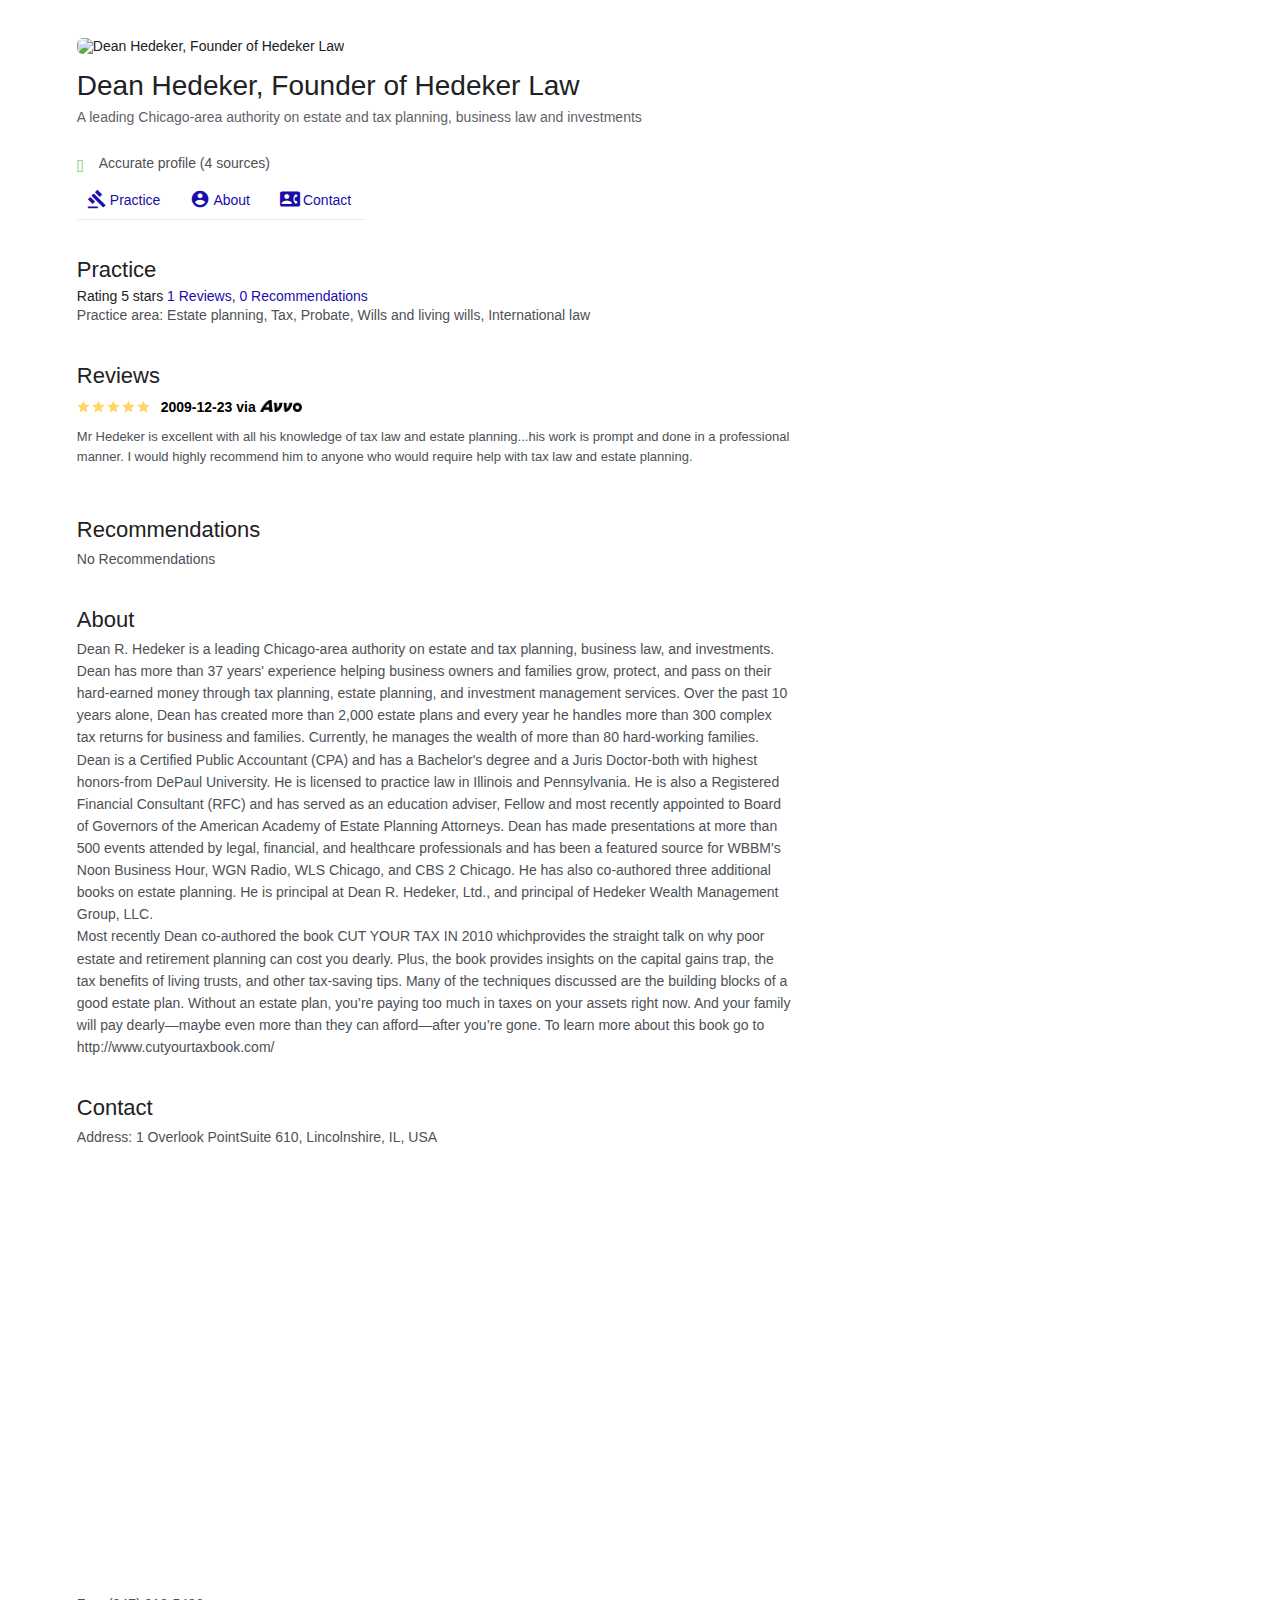
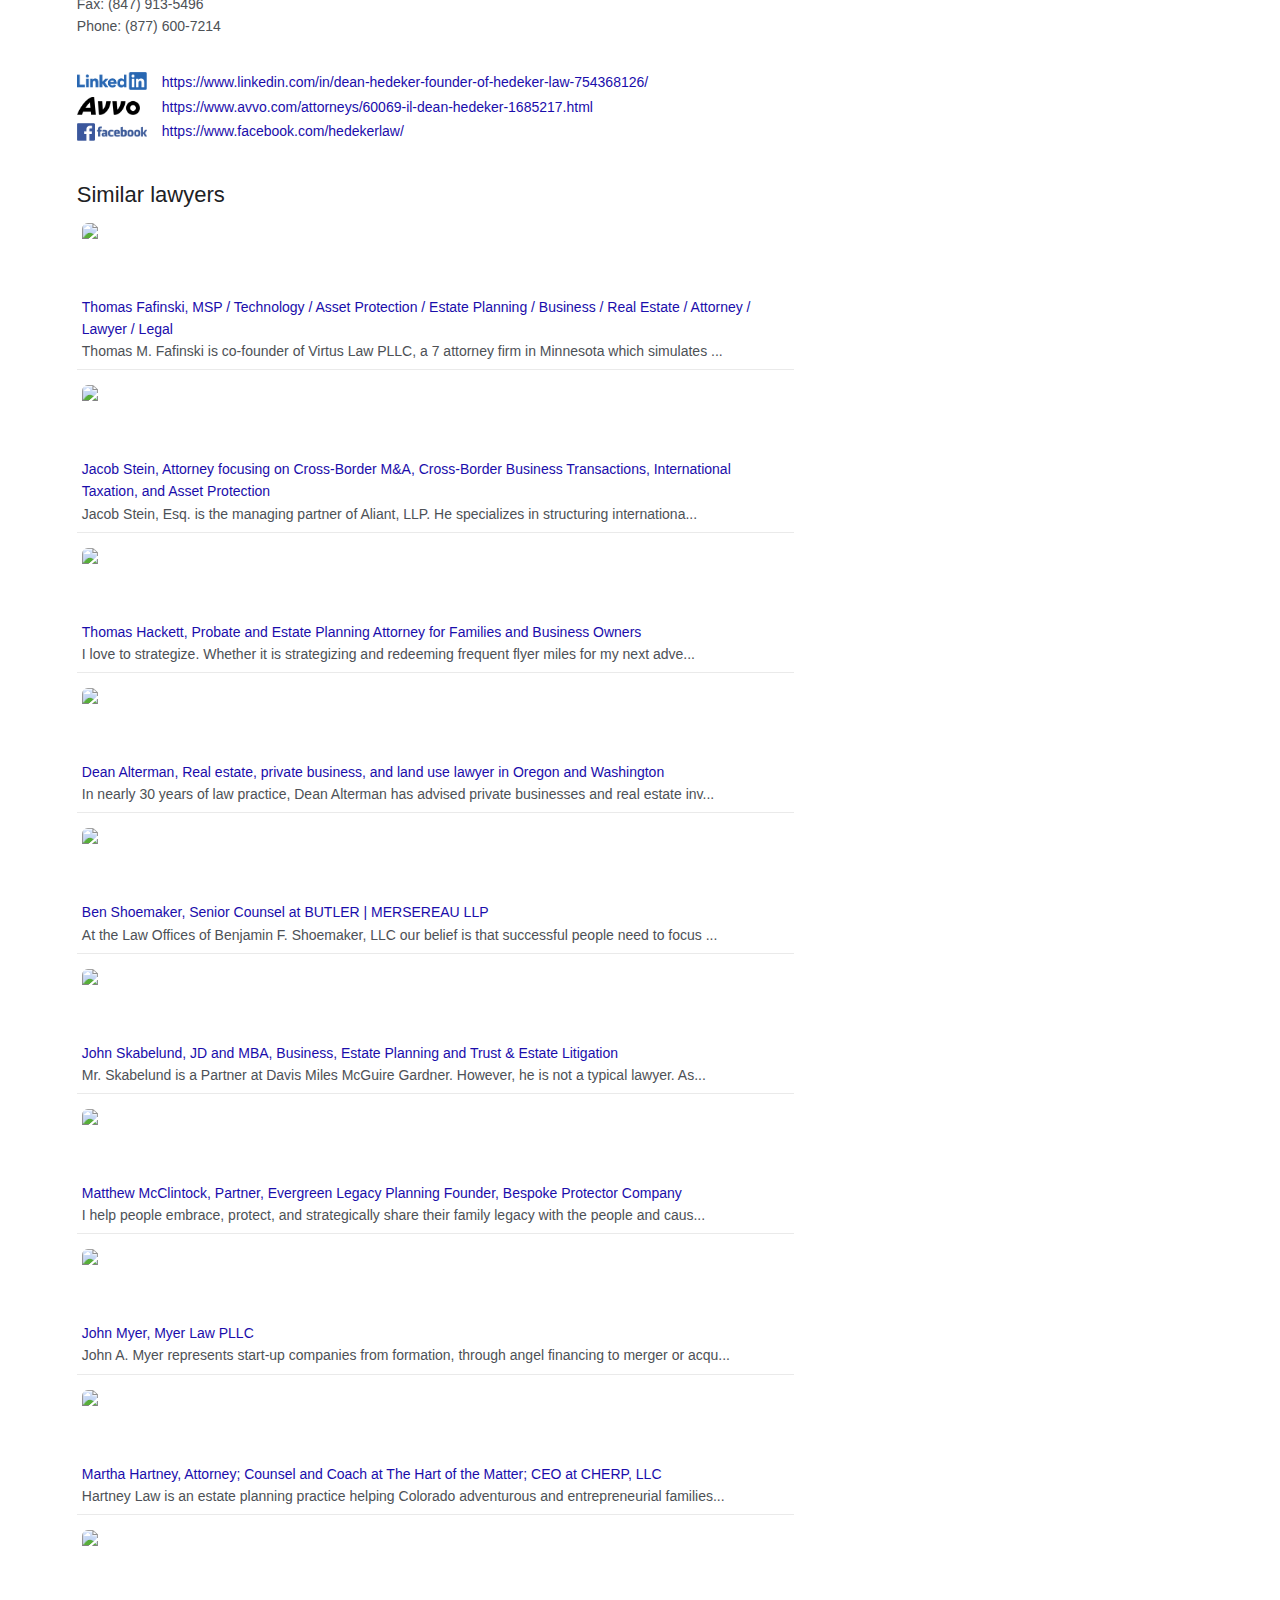
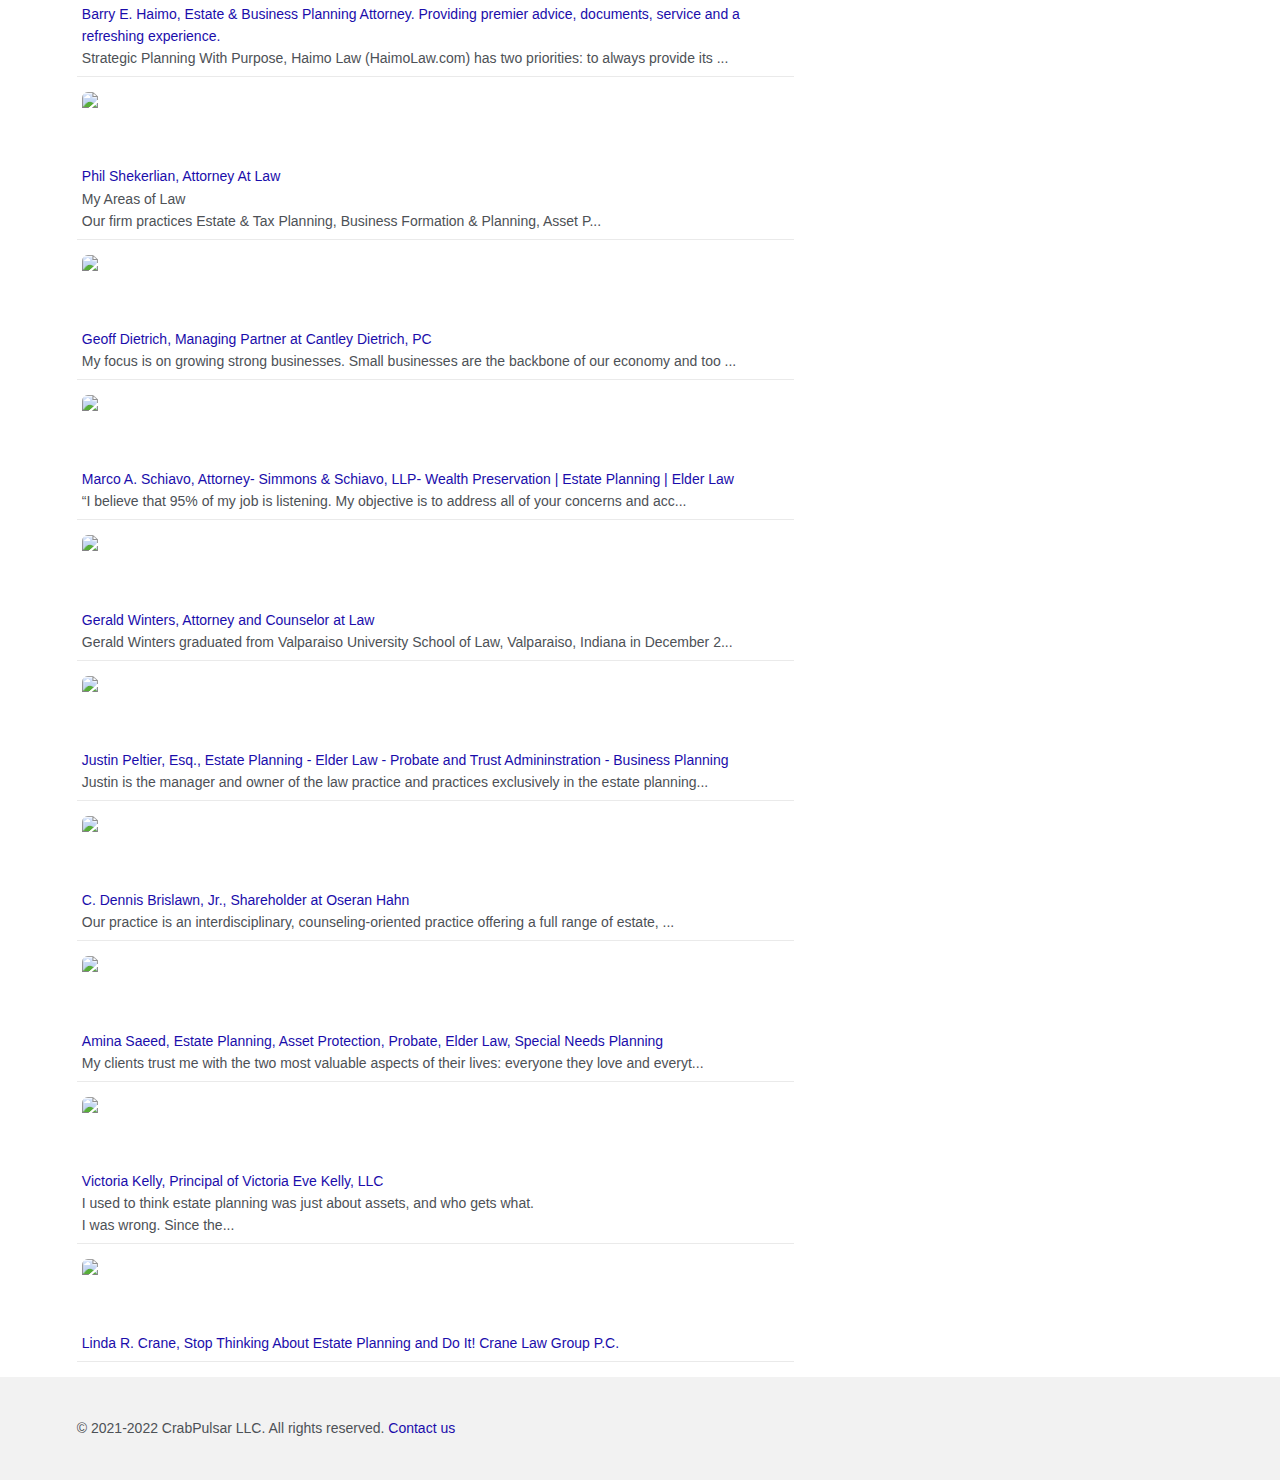
==== commit babbb62c: "update" ====
--- a/index2.html
+++ b/index2.html
@@ -34,7 +34,7 @@
 
     <div className="c profile attorney" itemscope itemtype="https://schema.org/LegalService">
 
-        <img src="https://www.wikipropedia.com/cdn/img/112x149/lawyer_dean_hedeker_1685217_1522955323.jpg"
+        <img src="https://www.wikipropedia.comhttps://www.wikipropedia.com/cdn/img/112x149/lawyer_dean_hedeker_1685217_1522955323.jpg"
             alt="Dean Hedeker, Founder of Hedeker Law""
         />
         
@@ -131,123 +131,123 @@
         <div class="c related">
             <h2>Similar lawyers</h2>
             <div class="profile">
-                <p><img src=https://www.wikipropedia.com/cdn/img/112x149/lawyer_thomas_fafinski_1649662_1522960250_thumbnail.jpg /><br /><a
+                <p><img src=https://www.wikipropedia.comhttps://www.wikipropedia.com/cdn/img/112x149/lawyer_thomas_fafinski_1649662_1522960250_thumbnail.jpg /><br /><a
                         href="https://www.wikipropedia.com/law/thomas-fafinski-lawyer-1103.html">Thomas Fafinski, MSP /
                         Technology / Asset Protection / Estate Planning / Business / Real Estate / Attorney / Lawyer /
                         Legal</a><br />Thomas M. Fafinski is co-founder of Virtus Law PLLC, a 7 attorney firm in
                     Minnesota which simulates ...</p>
             </div>
             <div class="profile">
-                <p><img src=https://www.wikipropedia.com/cdn/img/112x149/lawyer_jacob_stein_370944_1522963769_thumbnail.jpg /><br /><a
+                <p><img src=https://www.wikipropedia.comhttps://www.wikipropedia.com/cdn/img/112x149/lawyer_jacob_stein_370944_1522963769_thumbnail.jpg /><br /><a
                         href="https://www.wikipropedia.com/law/jacob-stein-lawyer-5632.html">Jacob Stein, Attorney
                         focusing on Cross-Border M&A, Cross-Border Business Transactions, International Taxation, and
                         Asset Protection</a><br />Jacob Stein, Esq. is the managing partner of Aliant, LLP. He
                     specializes in structuring internationa...</p>
             </div>
             <div class="profile">
-                <p><img src=https://www.wikipropedia.com/cdn/img/112x149/lawyer_thomas_hackett_3793180_1522962431_thumbnail.jpg /><br /><a
+                <p><img src=https://www.wikipropedia.comhttps://www.wikipropedia.com/cdn/img/112x149/lawyer_thomas_hackett_3793180_1522962431_thumbnail.jpg /><br /><a
                         href="https://www.wikipropedia.com/law/thomas-hackett-lawyer-2399.html">Thomas Hackett, Probate
                         and Estate Planning Attorney for Families and Business Owners</a><br />I love to strategize.
                     Whether it is strategizing and redeeming frequent flyer miles for my next adve...</p>
             </div>
             <div class="profile">
-                <p><img src=https://www.wikipropedia.com/cdn/img/112x149/lawyer_dean_alterman_1489274_1522964229_thumbnail.jpg /><br /><a
+                <p><img src=https://www.wikipropedia.comhttps://www.wikipropedia.com/cdn/img/112x149/lawyer_dean_alterman_1489274_1522964229_thumbnail.jpg /><br /><a
                         href="https://www.wikipropedia.com/law/dean-alterman-lawyer-934.html">Dean Alterman, Real
                         estate, private business, and land use lawyer in Oregon and Washington</a><br />In nearly 30
                     years of law practice, Dean Alterman has advised private businesses and real estate inv...</p>
             </div>
             <div class="profile">
-                <p><img src=https://www.wikipropedia.com/cdn/img/112x149/lawyer_benjamin_shoemaker_4558645_1548083469_thumbnail.jpg /><br /><a
+                <p><img src=https://www.wikipropedia.comhttps://www.wikipropedia.com/cdn/img/112x149/lawyer_benjamin_shoemaker_4558645_1548083469_thumbnail.jpg /><br /><a
                         href="https://www.wikipropedia.com/law/ben-shoemaker-lawyer-3471.html">Ben Shoemaker, Senior
                         Counsel at BUTLER | MERSEREAU LLP</a><br />At the Law Offices of Benjamin F. Shoemaker, LLC our
                     belief is that successful people need to focus ...</p>
             </div>
             <div class="profile">
-                <p><img src=https://www.wikipropedia.com/cdn/img/112x149/lawyer_william_skabelund_4141370_1522962454_thumbnail.jpg /><br /><a
+                <p><img src=https://www.wikipropedia.comhttps://www.wikipropedia.com/cdn/img/112x149/lawyer_william_skabelund_4141370_1522962454_thumbnail.jpg /><br /><a
                         href="https://www.wikipropedia.com/law/john-skabelund-jd-and-mba-lawyer-2909.html">John
                         Skabelund, JD and MBA, Business, Estate Planning and Trust & Estate Litigation</a><br />Mr.
                     Skabelund is a Partner at Davis Miles McGuire Gardner. However, he is not a typical lawyer. As...
                 </p>
             </div>
             <div class="profile">
-                <p><img src=https://www.wikipropedia.com/cdn/img/112x149/lawyer_matthew_mcclintock_4692036_1522963601_thumbnail.jpg /><br /><a
+                <p><img src=https://www.wikipropedia.comhttps://www.wikipropedia.com/cdn/img/112x149/lawyer_matthew_mcclintock_4692036_1522963601_thumbnail.jpg /><br /><a
                         href="https://www.wikipropedia.com/law/matthew-mcclintock-lawyer-4231.html">Matthew McClintock,
                         Partner, Evergreen Legacy Planning
                         Founder, Bespoke Protector Company</a><br />I help people embrace, protect, and strategically
                     share their family legacy with the people and caus...</p>
             </div>
             <div class="profile">
-                <p><img src=https://www.wikipropedia.com/cdn/img/112x149/lawyer_john_myer_935770_1522962577_thumbnail.jpg /><br /><a
+                <p><img src=https://www.wikipropedia.comhttps://www.wikipropedia.com/cdn/img/112x149/lawyer_john_myer_935770_1522962577_thumbnail.jpg /><br /><a
                         href="https://www.wikipropedia.com/law/john-myer-lawyer-89.html">John Myer, Myer Law
                         PLLC</a><br />John A. Myer represents start-up companies from formation, through angel financing
                     to merger or acqu...</p>
             </div>
             <div class="profile">
-                <p><img src=https://www.wikipropedia.com/cdn/img/112x149/lawyer_martha_hartney_1951835_1522964183_thumbnail.jpg /><br /><a
+                <p><img src=https://www.wikipropedia.comhttps://www.wikipropedia.com/cdn/img/112x149/lawyer_martha_hartney_1951835_1522964183_thumbnail.jpg /><br /><a
                         href="https://www.wikipropedia.com/law/martha-hartney-lawyer-2285.html">Martha Hartney,
                         Attorney; Counsel and Coach at The Hart of the Matter; CEO at CHERP, LLC</a><br />Hartney Law is
                     an estate planning practice helping Colorado adventurous and entrepreneurial families...</p>
             </div>
             <div class="profile">
-                <p><img src=https://www.wikipropedia.com/cdn/img/112x149/lawyer_barry_haimo_1799382_1522961491_thumbnail.jpg /><br /><a
+                <p><img src=https://www.wikipropedia.comhttps://www.wikipropedia.com/cdn/img/112x149/lawyer_barry_haimo_1799382_1522961491_thumbnail.jpg /><br /><a
                         href="https://www.wikipropedia.com/law/barry-e-haimo-lawyer-1453.html">Barry E. Haimo, Estate &
                         Business Planning Attorney. Providing premier advice, documents, service and a refreshing
                         experience.</a><br />Strategic Planning With Purpose, Haimo Law (HaimoLaw.com) has two
                     priorities: to always provide its ...</p>
             </div>
             <div class="profile">
-                <p><img src=https://www.wikipropedia.com/cdn/img/112x149/lawyer_phillip_shekerlian_4218634_1522964222_thumbnail.jpg /><br /><a
+                <p><img src=https://www.wikipropedia.comhttps://www.wikipropedia.com/cdn/img/112x149/lawyer_phillip_shekerlian_4218634_1522964222_thumbnail.jpg /><br /><a
                         href="https://www.wikipropedia.com/law/phil-shekerlian-lawyer-2965.html">Phil Shekerlian,
                         Attorney At Law</a><br />My Areas of Law<br />Our firm practices Estate & Tax Planning, Business
                     Formation & Planning, Asset P...</p>
             </div>
             <div class="profile">
-                <p><img src=https://www.wikipropedia.com/cdn/img/112x149/lawyer_geoffrey_dietrich_1902075_1522963401_thumbnail.jpg /><br /><a
+                <p><img src=https://www.wikipropedia.comhttps://www.wikipropedia.com/cdn/img/112x149/lawyer_geoffrey_dietrich_1902075_1522963401_thumbnail.jpg /><br /><a
                         href="https://www.wikipropedia.com/law/geoff-dietrich-lawyer-1713.html">Geoff Dietrich, Managing
                         Partner at Cantley Dietrich, PC</a><br />My focus is on growing strong businesses. Small
                     businesses are the
                     backbone of our economy and too ...</p>
             </div>
             <div class="profile">
-                <p><img src=https://www.wikipropedia.com/cdn/img/112x149/lawyer_marco_schiavo_1371424_1522962481_thumbnail.jpg /><br /><a
+                <p><img src=https://www.wikipropedia.comhttps://www.wikipropedia.com/cdn/img/112x149/lawyer_marco_schiavo_1371424_1522962481_thumbnail.jpg /><br /><a
                         href="https://www.wikipropedia.com/law/marco-a-schiavo-lawyer-628.html">Marco A. Schiavo,
                         Attorney- Simmons & Schiavo, LLP- Wealth Preservation | Estate Planning | Elder Law</a><br />“I
                     believe that 95% of my job is listening. My objective is to address all of your concerns and acc...
                 </p>
             </div>
             <div class="profile">
-                <p><img src=https://www.wikipropedia.com/cdn/img/112x149/lawyer_gerald_winters_4633783_1522960274_thumbnail.jpg /><br /><a
+                <p><img src=https://www.wikipropedia.comhttps://www.wikipropedia.com/cdn/img/112x149/lawyer_gerald_winters_4633783_1522960274_thumbnail.jpg /><br /><a
                         href="https://www.wikipropedia.com/law/gerald-winters-lawyer-3888.html">Gerald Winters, Attorney
                         and Counselor at Law</a><br />Gerald Winters graduated from Valparaiso University School of Law,
                     Valparaiso, Indiana in December 2...</p>
             </div>
             <div class="profile">
-                <p><img src=https://www.wikipropedia.com/cdn/img/112x149/lawyer_justin_peltier_2292860_1522957781_thumbnail.jpg /><br /><a
+                <p><img src=https://www.wikipropedia.comhttps://www.wikipropedia.com/cdn/img/112x149/lawyer_justin_peltier_2292860_1522957781_thumbnail.jpg /><br /><a
                         href="https://www.wikipropedia.com/law/justin-peltier-esq--lawyer-2037.html">Justin Peltier,
                         Esq., Estate Planning - Elder Law - Probate and Trust Admininstration - Business
                         Planning</a><br />Justin is the manager and owner of the law practice and practices exclusively
                     in the estate planning...</p>
             </div>
             <div class="profile">
-                <p><img src=https://www.wikipropedia.com/cdn/img/112x149/lawyer_c_brislawn_1490108_1534361019_thumbnail.jpg /><br /><a
+                <p><img src=https://www.wikipropedia.comhttps://www.wikipropedia.com/cdn/img/112x149/lawyer_c_brislawn_1490108_1534361019_thumbnail.jpg /><br /><a
                         href="https://www.wikipropedia.com/law/c-dennis-brislawn-jr--lawyer-945.html">C. Dennis
                         Brislawn, Jr., Shareholder at Oseran Hahn</a><br />Our practice is an interdisciplinary,
                     counseling-oriented practice offering a full range of estate, ...</p>
             </div>
             <div class="profile">
-                <p><img src=https://www.wikipropedia.com/cdn/img/112x149/lawyer_amina_saeed_1072179_1540548494_thumbnail.jpg /><br /><a
+                <p><img src=https://www.wikipropedia.comhttps://www.wikipropedia.com/cdn/img/112x149/lawyer_amina_saeed_1072179_1540548494_thumbnail.jpg /><br /><a
                         href="https://www.wikipropedia.com/law/amina-saeed-lawyer-248.html">Amina Saeed, Estate
                         Planning, Asset Protection, Probate, Elder Law, Special Needs Planning</a><br />My clients trust
                     me with the two most valuable aspects of their lives: everyone they love and everyt...</p>
             </div>
             <div class="profile">
-                <p><img src=https://www.wikipropedia.com/cdn/img/112x149/lawyer_victoria_kelly_718656_1543091881_thumbnail.jpg /><br /><a
+                <p><img src=https://www.wikipropedia.comhttps://www.wikipropedia.com/cdn/img/112x149/lawyer_victoria_kelly_718656_1543091881_thumbnail.jpg /><br /><a
                         href="https://www.wikipropedia.com/law/victoria-kelly-lawyer-6106.html">Victoria Kelly,
                         Principal of Victoria Eve Kelly, LLC</a><br />I used to think estate planning was just about
                     assets, and who gets what.<br />I was wrong. Since the...</p>
             </div>
             <div class="profile">
-                <p><img src=https://www.wikipropedia.com/cdn/img/112x149/lawyer_linda_crane_1118956_1522963629_thumbnail.jpg /><br /><a
+                <p><img src=https://www.wikipropedia.comhttps://www.wikipropedia.com/cdn/img/112x149/lawyer_linda_crane_1118956_1522963629_thumbnail.jpg /><br /><a
                         href="https://www.wikipropedia.com/law/linda-r-crane-lawyer-277.html">Linda R. Crane, Stop
                         Thinking About Estate Planning and Do It! Crane Law Group P.C.</a><br /></p>
             </div>
--- a/cdn/css/profile.css
+++ b/cdn/css/profile.css
@@ -1,4 +1,4 @@
-@import url("http://fonts.cdnfonts.com/css/google-sans");
+@import url("//fonts.cdnfonts.com/css/google-sans");
 @import url("https://fonts.googleapis.com/icon?family=Material+Icons");
 
 * {
@@ -156,7 +156,7 @@
   height: 12px;
   background-size: contain;
   background-repeat: no-repeat;
-  background-image: url("../icon/avvo.png");
+  background-image: url("/cdn/icon/avvo.png");
 }
 
 div.recommendations li a[href="#Contact"] {
@@ -172,7 +172,7 @@
   height: 20px;
   background-size: contain;
   background-repeat: no-repeat;
-  background-image: url("../icon/linkedin.png");
+  background-image: url("/cdn/icon/linkedin.png");
 }
 
 div.reviews li:last-child,
@@ -279,20 +279,19 @@
   display: flex;
 }
 
-div.related div.profile p {
+div.related div.profile {
   display: flex;
   gap: 10px;
-  font-size: 0;
-}
-
-div.related div.profile p img {
+}
+
+div.related div.profile img {
   min-width: 50px;
   max-width: 50px;
   min-height: 67px;
   max-height: 67px;
 }
 
-div.related div.profile p a {
+div.related div.profile div a {
   font-size: 16px;
   overflow: hidden;
   text-overflow: ellipsis;
@@ -336,7 +335,7 @@
   height: 18px;
   background-size: contain;
   background-repeat: no-repeat;
-  background-image: url("../icon/linkedin.png");
+  background-image: url("/cdn/icon/linkedin.png");
 }
 
 p.avvo::before {
@@ -346,7 +345,7 @@
   height: 18px;
   background-size: contain;
   background-repeat: no-repeat;
-  background-image: url("../icon/avvo.png");
+  background-image: url("/cdn/icon/avvo.png");
 }
 
 p.fb::before {
@@ -358,12 +357,20 @@
   top: 2px;
   background-size: contain;
   background-repeat: no-repeat;
-  background-image: url("../icon/facebook.png");
+  background-image: url("/cdn/icon/facebook.png");
 }
 
 body > div:nth-child(2) {
-  width: calc(95vw - 465px);
+  max-width: 60vw;
   padding-right: 4vw;
+}
+
+@media (max-width: 980px) {
+  body > div:nth-child(2) {
+    width: 88vw;
+    padding-right: 0;
+    max-width: 88vw;
+  }
 }
 
 p.footer {
@@ -380,33 +387,3 @@
   text-decoration: none;
   font-weight: 400;
 }
-
-body::after {
-  content: "";
-  position: fixed;
-  top: 12vh;
-  right: 6vw;
-  width: 365px;
-  height: 75vh;
-  background-image: url("../icon/chat-large.png");
-  background-repeat: no-repeat;
-  background-position: 0% 50%;
-  background-size: 100% 100%;
-}
-
-@media (max-width: 980px) {
-  body > div:nth-child(2) {
-    width: 88vw;
-    padding-right: 0;
-  }
-
-  body::after {
-    content: "";
-    top: unset;
-    bottom: 1.5vh;
-    width: min(95vw, 370px);
-    height: 200px;
-    background-size: contain;
-    background-image: url("../icon/chat-mobile.png");
-  }
-}
